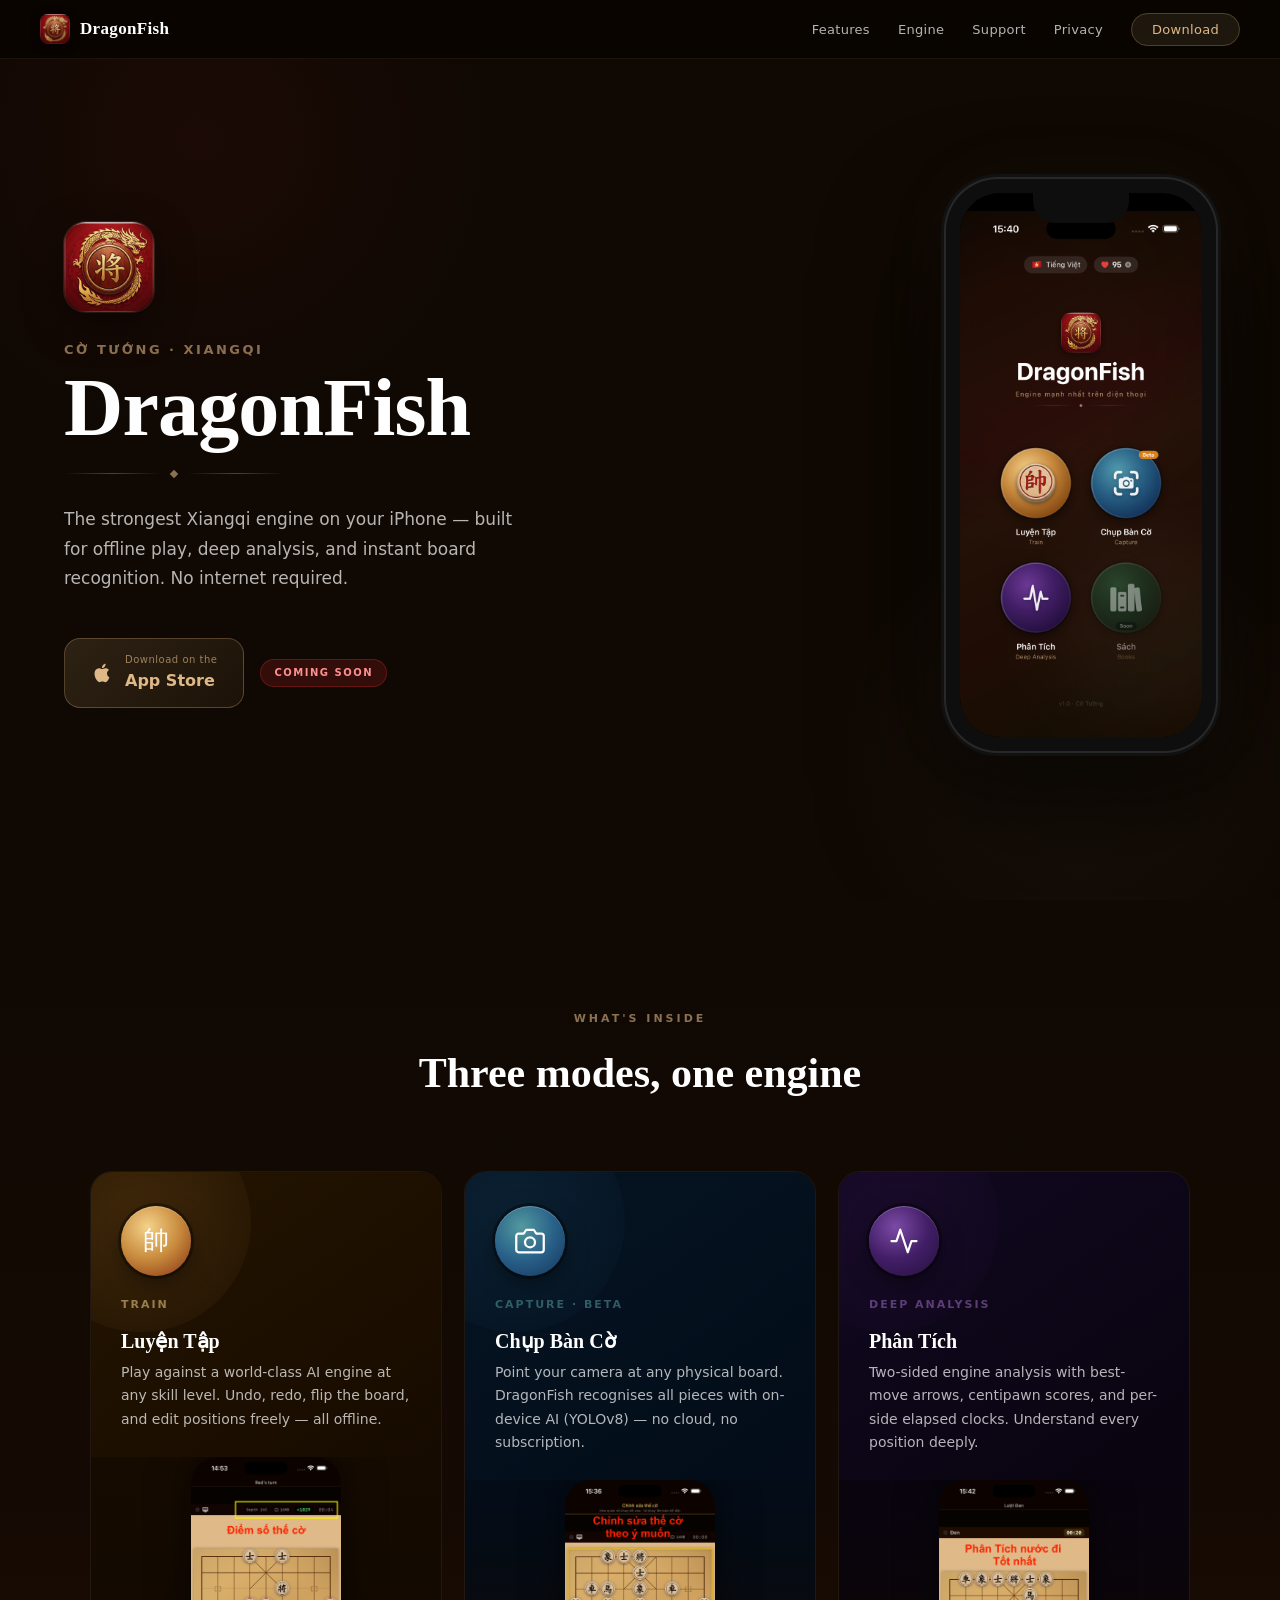
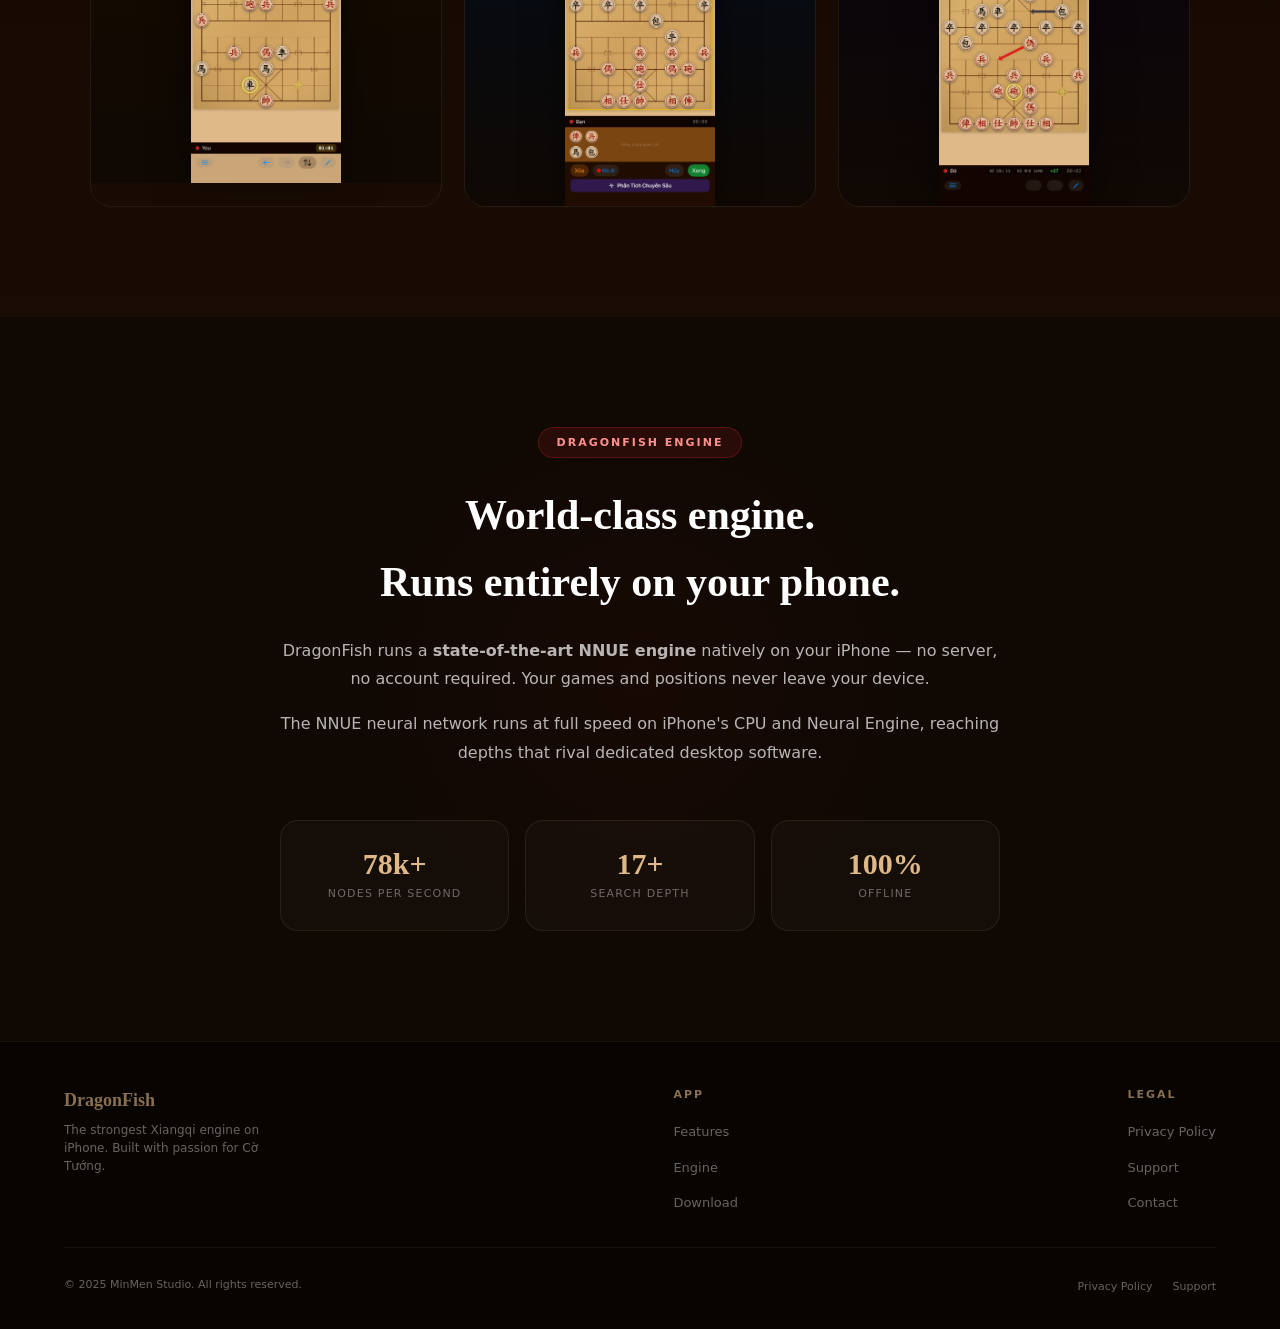
==== index.html @ 388de505 "Initial launch: homepage, privacy, support pages" ====
<!DOCTYPE html>
<html lang="en">
<head>
  <meta charset="UTF-8" />
  <meta name="viewport" content="width=device-width, initial-scale=1.0" />
  <title>DragonFish — Xiangqi Engine for iOS</title>
  <meta name="description" content="DragonFish brings a world-class Xiangqi engine to your iPhone. Train against powerful AI, analyse positions, and capture board photos — all offline." />
  <meta property="og:title" content="DragonFish — Xiangqi Engine for iOS" />
  <meta property="og:description" content="The strongest Xiangqi (Chinese Chess) engine on your phone." />
  <meta property="og:image" content="assets/icon/AppIcon-1024.png" />
  <meta name="theme-color" content="#0f0803" />
  <link rel="icon" type="image/png" href="assets/icon/AppIcon-1024.png" />
  <link rel="stylesheet" href="assets/css/style.css" />
</head>
<body>

<!-- ====== NAVBAR ====== -->
<nav class="nav">
  <a href="index.html" class="nav-brand">
    <img src="assets/icon/AppIcon-1024.png" alt="DragonFish icon" />
    <span class="nav-brand-name">DragonFish</span>
  </a>
  <ul class="nav-links">
    <li class="nav-hide-sm"><a href="#features">Features</a></li>
    <li class="nav-hide-sm"><a href="#engine">Engine</a></li>
    <li><a href="support.html">Support</a></li>
    <li><a href="privacy.html">Privacy</a></li>
    <li><a href="#download" class="nav-cta">Download</a></li>
  </ul>
</nav>

<!-- ====== HERO ====== -->
<section class="hero" id="home">
  <div class="hero-glow-red"></div>
  <div class="hero-glow-gold"></div>

  <div class="hero-inner">
    <!-- Content -->
    <div class="hero-content">
      <img src="assets/icon/AppIcon-1024.png" alt="DragonFish" class="hero-icon" />

      <p class="hero-tagline">Cờ Tướng · Xiangqi</p>
      <h1 class="hero-title">DragonFish</h1>

      <!-- Decorative divider matching app style -->
      <div class="divider">
        <div class="divider-line"></div>
        <div class="divider-diamond"></div>
        <div class="divider-line"></div>
      </div>

      <p class="hero-desc">
        The strongest Xiangqi engine on your iPhone —
        built for offline play, deep analysis, and instant board recognition.
        No internet required.
      </p>

      <div class="cta-wrap" id="download">
        <a href="#" class="btn-appstore" aria-label="Download on the App Store — coming soon">
          <!-- Apple logo SVG -->
          <svg viewBox="0 0 24 24" xmlns="http://www.w3.org/2000/svg" aria-hidden="true">
            <path d="M18.71 19.5c-.83 1.24-1.71 2.45-3.05 2.47-1.34.03-1.77-.79-3.29-.79-1.53 0-2 .77-3.27.82-1.31.05-2.3-1.32-3.14-2.53C4.25 17 2.94 12.45 4.7 9.39c.87-1.52 2.43-2.48 4.12-2.51 1.28-.02 2.5.87 3.29.87.78 0 2.26-1.07 3.8-.91.65.03 2.47.26 3.64 1.98-.09.06-2.17 1.28-2.15 3.81.03 3.02 2.65 4.03 2.68 4.04-.03.07-.42 1.44-1.38 2.83M13 3.5c.73-.83 1.94-1.46 2.94-1.5.13 1.17-.34 2.35-1.04 3.19-.69.85-1.83 1.51-2.95 1.42-.15-1.15.41-2.35 1.05-3.11z"/>
          </svg>
          <span class="btn-store-text">
            <small>Download on the</small>
            <strong>App Store</strong>
          </span>
        </a>
        <span class="badge-soon">Coming Soon</span>
      </div>
    </div>

    <!-- Phone mockup -->
    <div class="hero-mockup">
      <div class="phone-wrap">
        <div class="phone-frame">
          <div class="phone-screen">
            <img src="assets/screenshots/homepage.png" alt="DragonFish home screen" loading="eager" />
          </div>
        </div>
      </div>
    </div>
  </div>
</section>

<!-- ====== FEATURES ====== -->
<section class="features" id="features">
  <div class="section-header">
    <p class="section-eyebrow">What's inside</p>
    <h2 class="section-title">Three modes, one engine</h2>
  </div>

  <div class="features-grid">

    <!-- Train -->
    <article class="feature-card card-train">
      <div class="feature-card-body">
        <div class="feature-circle" aria-hidden="true">帥</div>
        <div class="feature-sub">Train</div>
        <h3>Luyện Tập</h3>
        <p>
          Play against a world-class AI engine at any skill level.
          Undo, redo, flip the board, and edit positions freely — all offline.
        </p>
      </div>
      <div class="feature-screenshot-wrap">
        <img src="assets/screenshots/training.png"
             alt="Training mode screenshot"
             class="feature-screenshot"
             loading="lazy" />
      </div>
    </article>

    <!-- Capture -->
    <article class="feature-card card-capture">
      <div class="feature-card-body">
        <div class="feature-circle" aria-hidden="true">
          <!-- Camera icon -->
          <svg viewBox="0 0 24 24" fill="none" stroke="white" stroke-width="1.8"
               stroke-linecap="round" stroke-linejoin="round"
               width="30" height="30" aria-hidden="true">
            <path d="M23 19a2 2 0 0 1-2 2H3a2 2 0 0 1-2-2V8a2 2 0 0 1 2-2h4l2-3h6l2 3h4a2 2 0 0 1 2 2z"/>
            <circle cx="12" cy="13" r="4"/>
          </svg>
        </div>
        <div class="feature-sub">Capture · Beta</div>
        <h3>Chụp Bàn Cờ</h3>
        <p>
          Point your camera at any physical board. DragonFish recognises all
          pieces with on-device AI (YOLOv8) — no cloud, no subscription.
        </p>
      </div>
      <div class="feature-screenshot-wrap">
        <img src="assets/screenshots/editmode.png"
             alt="Board edit mode screenshot"
             class="feature-screenshot"
             loading="lazy" />
      </div>
    </article>

    <!-- Analysis -->
    <article class="feature-card card-analysis">
      <div class="feature-card-body">
        <div class="feature-circle" aria-hidden="true">
          <!-- Waveform icon -->
          <svg viewBox="0 0 24 24" fill="none" stroke="white" stroke-width="1.8"
               stroke-linecap="round" stroke-linejoin="round"
               width="30" height="30" aria-hidden="true">
            <polyline points="22 12 18 12 15 21 9 3 6 12 2 12"/>
          </svg>
        </div>
        <div class="feature-sub">Deep Analysis</div>
        <h3>Phân Tích</h3>
        <p>
          Two-sided engine analysis with best-move arrows, centipawn scores,
          and per-side elapsed clocks. Understand every position deeply.
        </p>
      </div>
      <div class="feature-screenshot-wrap">
        <img src="assets/screenshots/analysis.png"
             alt="Analysis mode screenshot"
             class="feature-screenshot"
             loading="lazy" />
      </div>
    </article>

  </div>
</section>

<!-- ====== ENGINE ====== -->
<section class="engine" id="engine">
  <div class="engine-inner">
    <span class="engine-badge">DragonFish Engine</span>

    <h2>World-class engine.<br />Runs entirely on your phone.</h2>

    <p>
      DragonFish runs a <strong>state-of-the-art NNUE engine</strong>
      natively on your iPhone — no server, no account required.
      Your games and positions never leave your device.
    </p>
    <p>
      The NNUE neural network runs at full speed on iPhone's CPU and Neural Engine,
      reaching depths that rival dedicated desktop software.
    </p>

    <div class="stats-row">
      <div class="stat-box">
        <div class="stat-value">78k+</div>
        <div class="stat-label">Nodes per second</div>
      </div>
      <div class="stat-box">
        <div class="stat-value">17+</div>
        <div class="stat-label">Search depth</div>
      </div>
      <div class="stat-box">
        <div class="stat-value">100%</div>
        <div class="stat-label">Offline</div>
      </div>
    </div>
  </div>
</section>

<!-- ====== FOOTER ====== -->
<footer>
  <div class="footer-inner">
    <div class="footer-top">
      <div class="footer-brand-col">
        <div class="footer-logo">DragonFish</div>
        <p>The strongest Xiangqi engine on iPhone. Built with passion for Cờ Tướng.</p>
      </div>

      <nav class="footer-nav" aria-label="Footer navigation">
        <h4>App</h4>
        <ul>
          <li><a href="#features">Features</a></li>
          <li><a href="#engine">Engine</a></li>
          <li><a href="#download">Download</a></li>
        </ul>
      </nav>

      <nav class="footer-nav" aria-label="Legal navigation">
        <h4>Legal</h4>
        <ul>
          <li><a href="privacy.html">Privacy Policy</a></li>
          <li><a href="support.html">Support</a></li>
          <li><a href="support.html#contact">Contact</a></li>
        </ul>
      </nav>
    </div>

    <div class="footer-bottom">
      <span class="footer-copy">&copy; 2025 MinMen Studio. All rights reserved.</span>
      <ul class="footer-legal">
        <li><a href="privacy.html">Privacy Policy</a></li>
        <li><a href="support.html">Support</a></li>
      </ul>
    </div>
  </div>
</footer>

</body>
</html>
---- assets/css/style.css ----
/* ============================================================
   DragonFish — Shared Stylesheet
   dragonfishvn.github.io
   ============================================================ */

/* ----- Reset & Box Model ----- */
*, *::before, *::after { box-sizing: border-box; margin: 0; padding: 0; }
img, video { max-width: 100%; display: block; }
a { color: inherit; }

/* ----- Design Tokens ----- */
:root {
  --bg0:  #080401;
  --bg1:  #0f0803;
  --bg2:  #1a0c04;
  --bg3:  #241208;

  --gold:        #deb887;
  --gold-bright: #f5d28a;
  --gold-dim:    rgba(222,184,135,0.60);
  --gold-faint:  rgba(222,184,135,0.10);
  --red:         #9a1f1f;
  --red-glow:    rgba(154,31,31,0.15);

  --white:    #ffffff;
  --text-mid: rgba(255,255,255,0.70);
  --text-dim: rgba(255,255,255,0.38);

  --radius-card: 22px;
  --shadow-xl: 0 32px 80px rgba(0,0,0,0.70);
}

/* ----- Base ----- */
html { scroll-behavior: smooth; }

body {
  background: var(--bg1);
  color: var(--white);
  font-family: -apple-system, BlinkMacSystemFont, 'Segoe UI', system-ui, sans-serif;
  line-height: 1.6;
  overflow-x: hidden;
}

/* ----- Fonts ----- */
@import url('https://fonts.googleapis.com/css2?family=Cinzel:wght@400;700;900&display=swap');

.serif { font-family: 'Cinzel', 'Palatino Linotype', Georgia, serif; }

/* ============================================================
   NAVBAR
   ============================================================ */
.nav {
  position: fixed; top: 0; left: 0; right: 0; z-index: 200;
  display: flex; align-items: center; justify-content: space-between;
  padding: 14px 40px;
  background: rgba(8,4,1,0.80);
  backdrop-filter: blur(24px);
  -webkit-backdrop-filter: blur(24px);
  border-bottom: 1px solid rgba(222,184,135,0.08);
}

.nav-brand {
  display: flex; align-items: center; gap: 10px;
  text-decoration: none;
}

.nav-brand img {
  width: 30px; height: 30px;
  border-radius: 8px;
  box-shadow: 0 2px 8px rgba(0,0,0,0.5);
}

.nav-brand-name {
  font-family: 'Cinzel', Georgia, serif;
  font-size: 17px; font-weight: 700;
  color: var(--white);
  letter-spacing: 0.02em;
}

.nav-links {
  display: flex; align-items: center; gap: 28px;
  list-style: none;
}

.nav-links a {
  text-decoration: none;
  font-size: 13px; font-weight: 500;
  color: var(--text-mid);
  transition: color 0.2s;
  letter-spacing: 0.3px;
}

.nav-links a:hover { color: var(--gold); }

.nav-cta {
  padding: 8px 20px;
  background: var(--gold-faint);
  border: 1px solid rgba(222,184,135,0.25);
  border-radius: 20px;
  font-size: 13px; font-weight: 600;
  color: var(--gold) !important;
  transition: background 0.2s, border-color 0.2s !important;
}

.nav-cta:hover {
  background: rgba(222,184,135,0.18) !important;
  border-color: rgba(222,184,135,0.45) !important;
}

/* ============================================================
   HERO
   ============================================================ */
.hero {
  min-height: 100vh;
  display: flex; align-items: center;
  padding: 110px 5% 80px;
  position: relative; overflow: hidden;
}

/* Ambient glows — matches app background */
.hero-glow-red {
  position: absolute; top: -180px; left: -120px;
  width: 640px; height: 640px;
  background: radial-gradient(circle, rgba(154,31,31,0.09) 0%, transparent 68%);
  pointer-events: none;
}

.hero-glow-gold {
  position: absolute; bottom: -120px; right: -60px;
  width: 520px; height: 520px;
  background: radial-gradient(circle, rgba(222,184,135,0.06) 0%, transparent 68%);
  pointer-events: none;
}

.hero-inner {
  max-width: 1160px; margin: 0 auto; width: 100%;
  display: flex; align-items: center; gap: 80px;
}

/* ----- Hero Content ----- */
.hero-content { flex: 1; min-width: 0; }

.hero-icon {
  width: 90px; height: 90px;
  border-radius: 22px;
  box-shadow:
    0 12px 36px rgba(0,0,0,0.55),
    0 0 0 1px rgba(222,184,135,0.18);
  margin-bottom: 28px;
}

.hero-title {
  font-family: 'Cinzel', Georgia, serif;
  font-size: clamp(50px, 7.5vw, 82px);
  font-weight: 900;
  line-height: 1;
  color: var(--white);
  margin-bottom: 10px;
  letter-spacing: -0.01em;
}

.hero-tagline {
  font-size: 13px; font-weight: 600;
  letter-spacing: 2.5px; text-transform: uppercase;
  color: var(--gold-dim);
  margin-bottom: 6px;
}

/* Ornate divider — mirrors app's diamond + lines */
.divider {
  display: flex; align-items: center; gap: 10px;
  max-width: 220px;
  margin: 22px 0 28px;
}

.divider-line {
  flex: 1; height: 1px;
  background: linear-gradient(to right, transparent, var(--red), transparent);
}

.divider-diamond {
  width: 6px; height: 6px;
  background: var(--gold-dim);
  transform: rotate(45deg);
  flex-shrink: 0;
}

.hero-desc {
  font-size: 17px;
  color: var(--text-mid);
  max-width: 460px;
  margin-bottom: 44px;
  line-height: 1.75;
}

/* App Store CTA */
.cta-wrap { display: flex; align-items: center; gap: 16px; flex-wrap: wrap; }

.btn-appstore {
  display: inline-flex; align-items: center; gap: 12px;
  padding: 13px 26px;
  background: linear-gradient(135deg,
    rgba(245,210,138,0.13),
    rgba(199,138,61,0.08));
  border: 1px solid rgba(222,184,135,0.28);
  border-radius: 16px;
  text-decoration: none;
  color: var(--gold);
  font-size: 14px; font-weight: 600;
  transition: all 0.3s;
  cursor: default;
}

.btn-appstore:hover {
  background: linear-gradient(135deg,
    rgba(245,210,138,0.20),
    rgba(199,138,61,0.14));
  border-color: rgba(222,184,135,0.48);
  transform: translateY(-2px);
  box-shadow: 0 8px 28px rgba(222,184,135,0.08);
}

.btn-appstore svg { width: 22px; height: 22px; fill: var(--gold); flex-shrink: 0; }

.btn-store-text small {
  display: block; font-size: 10px;
  font-weight: 400; letter-spacing: 0.5px;
  opacity: 0.65;
}

.btn-store-text strong { display: block; font-size: 16px; font-weight: 700; }

.badge-soon {
  display: inline-flex; align-items: center;
  padding: 5px 13px; border-radius: 20px;
  background: rgba(154,31,31,0.25);
  border: 1px solid rgba(154,31,31,0.50);
  font-size: 10px; font-weight: 700;
  letter-spacing: 1.5px; text-transform: uppercase;
  color: #ff9090;
}

/* ----- Phone Mockup ----- */
.hero-mockup {
  flex: 0 0 auto;
  display: flex; justify-content: center;
}

.phone-wrap {
  position: relative;
  animation: float 5s ease-in-out infinite;
}

@keyframes float {
  0%, 100% { transform: translateY(0px); }
  50%       { transform: translateY(-14px); }
}

.phone-frame {
  width: 270px;
  background: #0e0e0e;
  border-radius: 52px;
  padding: 14px;
  position: relative;
  box-shadow:
    0 0 0 2px #282828,
    0 0 0 5px #111,
    0 60px 120px rgba(0,0,0,0.75),
    0 0 80px rgba(222,184,135,0.05);
}

/* Dynamic Island */
.phone-frame::before {
  content: '';
  position: absolute;
  top: 14px; left: 50%; transform: translateX(-50%);
  width: 96px; height: 30px;
  background: #0e0e0e;
  border-radius: 0 0 22px 22px;
  z-index: 2;
}

.phone-screen {
  border-radius: 40px;
  overflow: hidden;
  background: #000;
  /* push content below dynamic island */
  padding-top: 18px;
}

.phone-screen img {
  width: 100%;
  display: block;
}

/* ============================================================
   FEATURES
   ============================================================ */
.features {
  padding: 110px 5%;
  background: linear-gradient(180deg, var(--bg1) 0%, var(--bg2) 100%);
}

.section-header {
  text-align: center;
  margin-bottom: 64px;
}

.section-eyebrow {
  font-size: 11px; font-weight: 600;
  letter-spacing: 3px; text-transform: uppercase;
  color: var(--gold-dim);
  margin-bottom: 12px;
}

.section-title {
  font-family: 'Cinzel', Georgia, serif;
  font-size: clamp(26px, 3.5vw, 42px);
  font-weight: 700; color: var(--white);
}

.features-grid {
  max-width: 1100px; margin: 0 auto;
  display: grid;
  grid-template-columns: repeat(auto-fit, minmax(300px, 1fr));
  gap: 22px;
}

/* ----- Feature Card ----- */
.feature-card {
  border-radius: var(--radius-card);
  overflow: hidden;
  border: 1px solid rgba(255,255,255,0.06);
  transition: transform 0.35s cubic-bezier(0.22,1,0.36,1), box-shadow 0.35s;
}

.feature-card:hover {
  transform: translateY(-8px);
  box-shadow: 0 28px 70px rgba(0,0,0,0.55);
}

.feature-card-body {
  padding: 34px 30px 26px;
  position: relative; overflow: hidden;
}

/* Ambient glow in card top-left */
.feature-card-body::before {
  content: '';
  position: absolute; top: -60px; left: -60px;
  width: 220px; height: 220px;
  border-radius: 50%;
  opacity: 0.18;
  pointer-events: none;
}

.feature-circle {
  width: 70px; height: 70px;
  border-radius: 50%;
  display: flex; align-items: center; justify-content: center;
  font-size: 26px;
  margin-bottom: 20px;
  box-shadow:
    0 8px 24px rgba(0,0,0,0.45),
    inset 0 1px 0 rgba(255,255,255,0.22),
    0 0 0 3px rgba(0,0,0,0.35);
  position: relative; z-index: 1;
}

.feature-card-body h3 {
  font-family: 'Cinzel', Georgia, serif;
  font-size: 20px; font-weight: 700;
  color: var(--white); margin-bottom: 4px;
}

.feature-card-body .feature-sub {
  font-size: 11px; font-weight: 600;
  letter-spacing: 2px; text-transform: uppercase;
  margin-bottom: 12px;
  opacity: 0.55;
}

.feature-card-body p {
  font-size: 14px; color: var(--text-mid); line-height: 1.65;
}

.feature-screenshot-wrap {
  display: flex; justify-content: center;
  padding: 0 32px;
}

.feature-screenshot {
  width: 150px;
  border-radius: 26px 26px 0 0;
  box-shadow: 0 -8px 40px rgba(0,0,0,0.55);
}

/* -- Train (Gold) -- */
.card-train .feature-card-body {
  background: linear-gradient(145deg, #251500, #160b00);
}
.card-train .feature-card-body::before {
  background: radial-gradient(circle, #c78a3d, transparent);
}
.card-train .feature-circle {
  background: radial-gradient(circle at 38% 30%, #f5d28a, #c78a3d 50%, #852e0f);
}
.card-train .feature-sub { color: #f5d28a; }
.card-train .feature-screenshot-wrap {
  background: linear-gradient(180deg, #160b00, var(--bg1));
}

/* -- Capture (Teal) -- */
.card-capture .feature-card-body {
  background: linear-gradient(145deg, #051422, #030c18);
}
.card-capture .feature-card-body::before {
  background: radial-gradient(circle, #296189, transparent);
}
.card-capture .feature-circle {
  background: radial-gradient(circle at 38% 30%, #52999e, #296189 50%, #14335c);
}
.card-capture .feature-sub { color: #52999e; }
.card-capture .feature-screenshot-wrap {
  background: linear-gradient(180deg, #030c18, var(--bg1));
}

/* -- Analysis (Purple) -- */
.card-analysis .feature-card-body {
  background: linear-gradient(145deg, #110820, #09040f);
}
.card-analysis .feature-card-body::before {
  background: radial-gradient(circle, #421e66, transparent);
}
.card-analysis .feature-circle {
  background: radial-gradient(circle at 38% 30%, #7b4aa6, #421e66 50%, #240f3d);
}
.card-analysis .feature-sub { color: #9b6bc4; }
.card-analysis .feature-screenshot-wrap {
  background: linear-gradient(180deg, #09040f, var(--bg1));
}

/* ============================================================
   ENGINE SECTION
   ============================================================ */
.engine {
  padding: 110px 5%;
  text-align: center;
  position: relative;
  overflow: hidden;
}

.engine::before {
  content: '';
  position: absolute; top: 50%; left: 50%;
  transform: translate(-50%, -50%);
  width: 700px; height: 700px;
  background: radial-gradient(circle, rgba(154,31,31,0.06) 0%, transparent 65%);
  pointer-events: none;
}

.engine-inner { max-width: 720px; margin: 0 auto; position: relative; z-index: 1; }

.engine-badge {
  display: inline-block; margin-bottom: 24px;
  padding: 6px 18px; border-radius: 20px;
  background: rgba(154,31,31,0.18);
  border: 1px solid rgba(154,31,31,0.40);
  font-size: 11px; font-weight: 700;
  letter-spacing: 2px; text-transform: uppercase;
  color: #ff9090;
}

.engine h2 {
  font-family: 'Cinzel', Georgia, serif;
  font-size: clamp(26px, 3.8vw, 42px);
  font-weight: 700; margin-bottom: 20px;
}

.engine p {
  font-size: 16px; color: var(--text-mid);
  line-height: 1.80; margin-bottom: 16px;
}

.stats-row {
  display: grid;
  grid-template-columns: repeat(3, 1fr);
  gap: 16px; margin-top: 52px;
}

.stat-box {
  padding: 28px 16px;
  background: rgba(255,255,255,0.025);
  border: 1px solid rgba(222,184,135,0.10);
  border-radius: 18px;
  transition: border-color 0.3s;
}

.stat-box:hover { border-color: rgba(222,184,135,0.24); }

.stat-value {
  font-family: 'Cinzel', Georgia, serif;
  font-size: 30px; font-weight: 900;
  color: var(--gold);
  margin-bottom: 6px;
  line-height: 1;
}

.stat-label {
  font-size: 11px; color: var(--text-dim);
  letter-spacing: 1.2px; text-transform: uppercase;
}

/* ============================================================
   FOOTER
   ============================================================ */
footer {
  padding: 44px 5% 32px;
  border-top: 1px solid rgba(222,184,135,0.07);
  background: var(--bg0);
}

.footer-inner {
  max-width: 1160px; margin: 0 auto;
}

.footer-top {
  display: flex; align-items: flex-start;
  justify-content: space-between;
  gap: 32px; flex-wrap: wrap;
  margin-bottom: 32px;
}

.footer-brand-col .footer-logo {
  font-family: 'Cinzel', Georgia, serif;
  font-size: 18px; font-weight: 700;
  color: var(--gold-dim);
  margin-bottom: 6px;
}

.footer-brand-col p {
  font-size: 12px; color: var(--text-dim);
  max-width: 220px; line-height: 1.5;
}

.footer-nav h4 {
  font-size: 11px; font-weight: 600;
  letter-spacing: 2px; text-transform: uppercase;
  color: var(--gold-dim); margin-bottom: 14px;
}

.footer-nav ul { list-style: none; display: flex; flex-direction: column; gap: 10px; }

.footer-nav a {
  text-decoration: none; font-size: 13px;
  color: var(--text-dim); transition: color 0.2s;
}

.footer-nav a:hover { color: var(--gold); }

.footer-bottom {
  border-top: 1px solid rgba(255,255,255,0.05);
  padding-top: 24px;
  display: flex; align-items: center; justify-content: space-between;
  flex-wrap: wrap; gap: 12px;
}

.footer-copy {
  font-size: 11px; color: var(--text-dim);
}

.footer-legal {
  display: flex; gap: 20px; list-style: none;
}

.footer-legal a {
  text-decoration: none; font-size: 11px;
  color: var(--text-dim); transition: color 0.2s;
}

.footer-legal a:hover { color: var(--gold); }

/* ============================================================
   INNER PAGES (privacy / support)
   ============================================================ */
.page-hero {
  padding: 130px 5% 60px;
  text-align: center;
  background: linear-gradient(180deg, var(--bg0) 0%, var(--bg1) 100%);
  border-bottom: 1px solid rgba(222,184,135,0.07);
}

.page-hero h1 {
  font-family: 'Cinzel', Georgia, serif;
  font-size: clamp(28px, 4vw, 48px);
  font-weight: 700; margin-bottom: 12px;
}

.page-hero p {
  font-size: 14px; color: var(--text-dim);
  letter-spacing: 0.3px;
}

.page-content {
  max-width: 760px; margin: 0 auto;
  padding: 64px 5% 100px;
}

.page-content h2 {
  font-family: 'Cinzel', Georgia, serif;
  font-size: 18px; font-weight: 700;
  color: var(--gold);
  margin: 40px 0 14px;
  padding-bottom: 8px;
  border-bottom: 1px solid rgba(222,184,135,0.12);
}

.page-content h2:first-child { margin-top: 0; }

.page-content p, .page-content li {
  font-size: 15px; color: var(--text-mid);
  line-height: 1.80; margin-bottom: 14px;
}

.page-content ul, .page-content ol {
  padding-left: 22px; margin-bottom: 14px;
}

.page-content li { margin-bottom: 8px; }

.page-content a { color: var(--gold); text-decoration: underline; }
.page-content a:hover { color: var(--gold-bright); }

.page-content strong { color: var(--white); font-weight: 600; }

/* Support FAQ */
.faq-item {
  border: 1px solid rgba(222,184,135,0.10);
  border-radius: 14px; padding: 22px 24px;
  margin-bottom: 14px;
  background: rgba(255,255,255,0.02);
}

.faq-q {
  font-size: 15px; font-weight: 600;
  color: var(--white); margin-bottom: 8px;
}

.faq-a {
  font-size: 14px; color: var(--text-mid);
  line-height: 1.70; margin: 0 !important;
}

.contact-box {
  margin-top: 48px; padding: 32px;
  border: 1px solid rgba(222,184,135,0.18);
  border-radius: 18px;
  background: rgba(222,184,135,0.04);
  text-align: center;
}

.contact-box h2 { margin-top: 0; border: none; }

.contact-box p { font-size: 15px; color: var(--text-mid); }

.btn-contact {
  display: inline-block; margin-top: 18px;
  padding: 12px 28px; border-radius: 12px;
  background: var(--gold-faint);
  border: 1px solid rgba(222,184,135,0.28);
  text-decoration: none;
  color: var(--gold); font-weight: 600; font-size: 14px;
  transition: background 0.2s, border-color 0.2s;
}

.btn-contact:hover {
  background: rgba(222,184,135,0.15) !important;
  border-color: rgba(222,184,135,0.45);
  text-decoration: none !important;
}

/* ============================================================
   RESPONSIVE
   ============================================================ */
@media (max-width: 860px) {
  .nav { padding: 14px 24px; }

  .hero-inner {
    flex-direction: column;
    gap: 52px;
    text-align: center;
  }

  .hero-icon { margin-left: auto; margin-right: auto; }

  .divider { margin-left: auto; margin-right: auto; }

  .hero-desc { margin-left: auto; margin-right: auto; }

  .cta-wrap { justify-content: center; }

  .hero-mockup { order: -1; }

  .phone-frame { width: 220px; }

  .stats-row { grid-template-columns: 1fr; max-width: 320px; margin-left: auto; margin-right: auto; }

  .footer-top { flex-direction: column; align-items: center; text-align: center; }
  .footer-brand-col p { margin: 0 auto; }
  .footer-bottom { justify-content: center; }
}

@media (max-width: 480px) {
  .nav-links .nav-hide-sm { display: none; }
  .features-grid { grid-template-columns: 1fr; }
  .page-content { padding: 48px 5% 80px; }
}
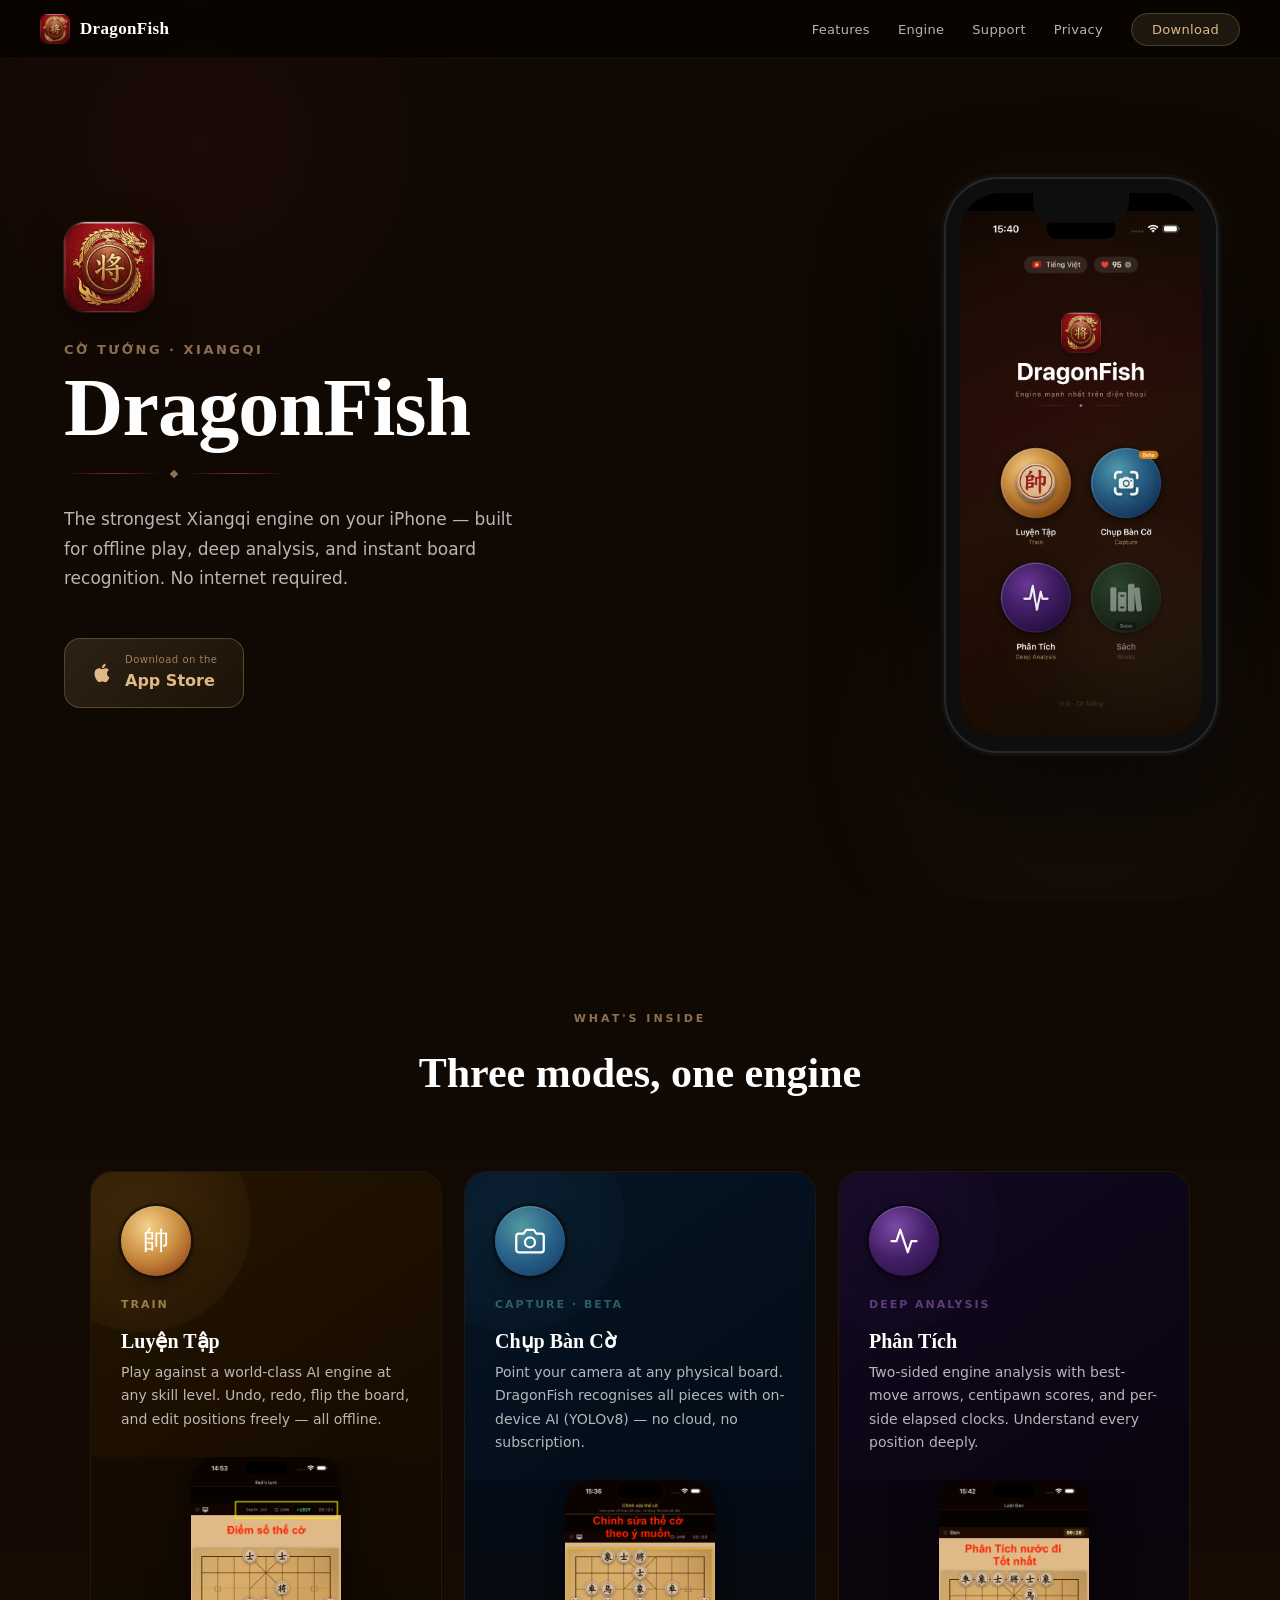
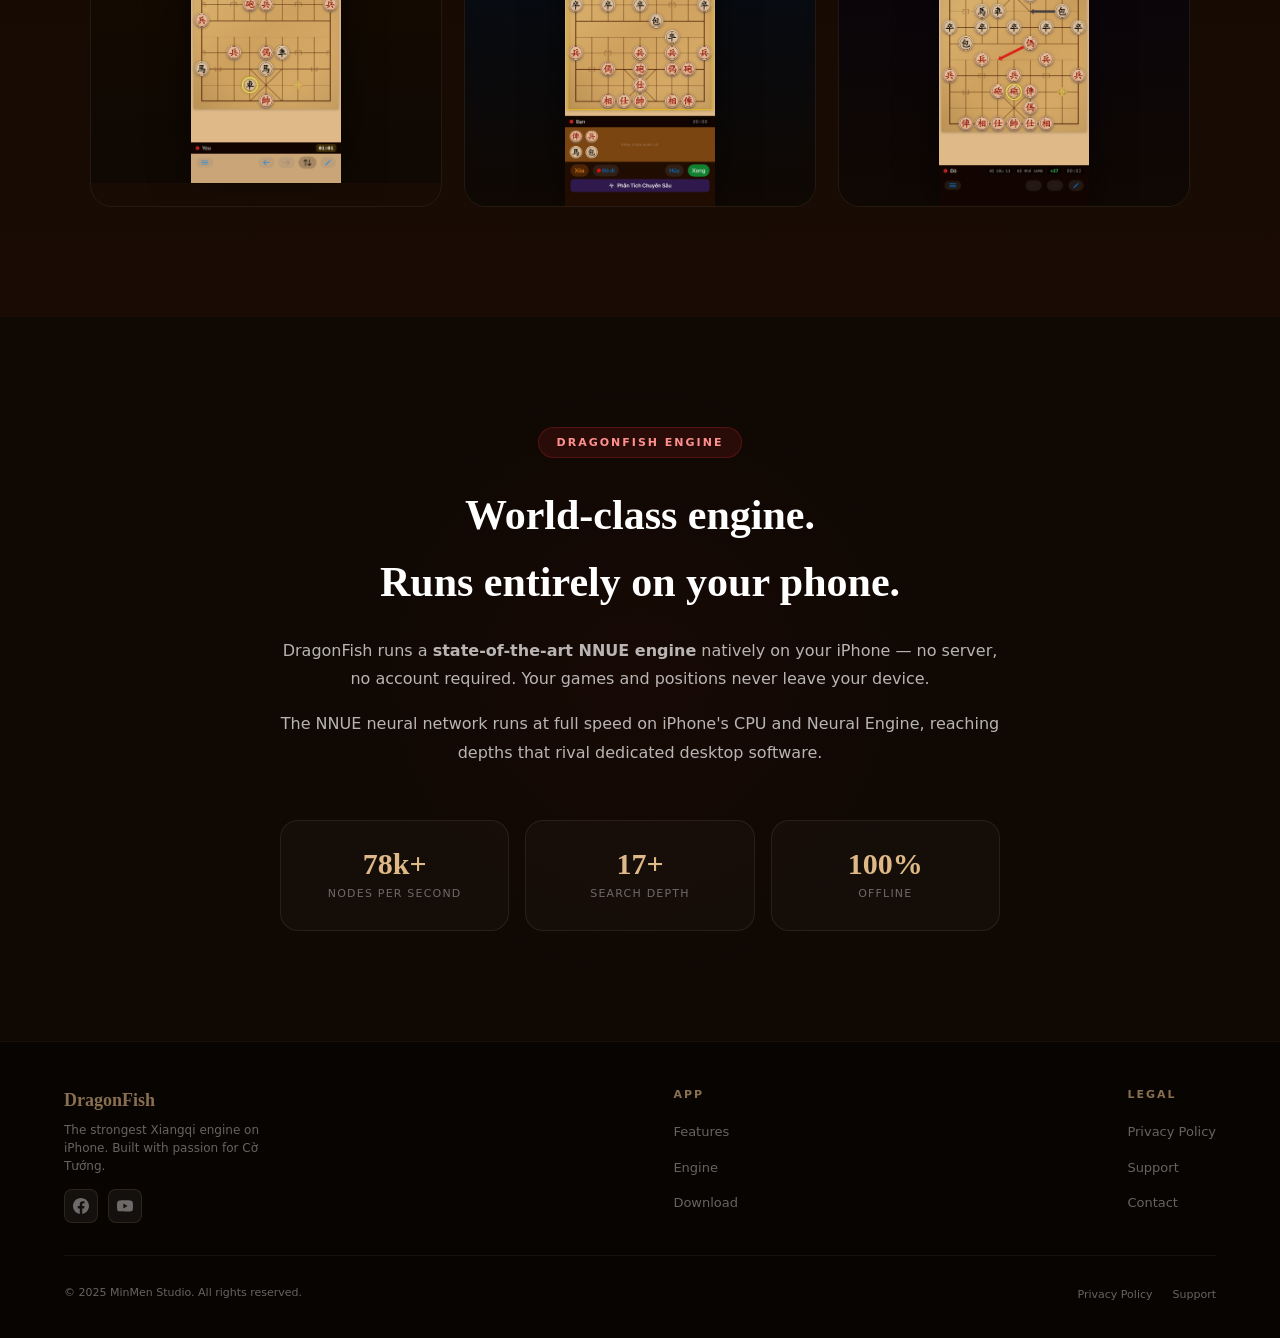
==== commit 01b0a01c: "Launch app: add App Store link, social links, remove Coming Soon badge - Wire App Store button to li" ====
--- a/index.html
+++ b/index.html
@@ -56,7 +56,9 @@
       </p>
 
       <div class="cta-wrap" id="download">
-        <a href="#" class="btn-appstore" aria-label="Download on the App Store — coming soon">
+        <a href="https://apps.apple.com/us/app/dragonfish/id6761652260"
+           class="btn-appstore" target="_blank" rel="noopener noreferrer"
+           aria-label="Download DragonFish on the App Store">
           <!-- Apple logo SVG -->
           <svg viewBox="0 0 24 24" xmlns="http://www.w3.org/2000/svg" aria-hidden="true">
             <path d="M18.71 19.5c-.83 1.24-1.71 2.45-3.05 2.47-1.34.03-1.77-.79-3.29-.79-1.53 0-2 .77-3.27.82-1.31.05-2.3-1.32-3.14-2.53C4.25 17 2.94 12.45 4.7 9.39c.87-1.52 2.43-2.48 4.12-2.51 1.28-.02 2.5.87 3.29.87.78 0 2.26-1.07 3.8-.91.65.03 2.47.26 3.64 1.98-.09.06-2.17 1.28-2.15 3.81.03 3.02 2.65 4.03 2.68 4.04-.03.07-.42 1.44-1.38 2.83M13 3.5c.73-.83 1.94-1.46 2.94-1.5.13 1.17-.34 2.35-1.04 3.19-.69.85-1.83 1.51-2.95 1.42-.15-1.15.41-2.35 1.05-3.11z"/>
@@ -66,7 +68,6 @@
             <strong>App Store</strong>
           </span>
         </a>
-        <span class="badge-soon">Coming Soon</span>
       </div>
     </div>
 
@@ -208,6 +209,24 @@
       <div class="footer-brand-col">
         <div class="footer-logo">DragonFish</div>
         <p>The strongest Xiangqi engine on iPhone. Built with passion for Cờ Tướng.</p>
+        <div class="footer-social">
+          <a href="https://www.facebook.com/profile.php?id=61573274335468"
+             target="_blank" rel="noopener noreferrer"
+             aria-label="DragonFish on Facebook">
+            <!-- Facebook icon -->
+            <svg viewBox="0 0 24 24" aria-hidden="true">
+              <path d="M24 12.073C24 5.405 18.627 0 12 0S0 5.405 0 12.073C0 18.1 4.388 23.094 10.125 24v-8.437H7.078v-3.49h3.047V9.41c0-3.025 1.792-4.697 4.533-4.697 1.312 0 2.686.235 2.686.235v2.97h-1.513c-1.491 0-1.956.93-1.956 1.886v2.269h3.328l-.532 3.49h-2.796V24C19.612 23.094 24 18.1 24 12.073z"/>
+            </svg>
+          </a>
+          <a href="https://www.youtube.com/channel/UCYSX2OcTA9oPUqcTmIuuSPg"
+             target="_blank" rel="noopener noreferrer"
+             aria-label="DragonFish on YouTube">
+            <!-- YouTube icon -->
+            <svg viewBox="0 0 24 24" aria-hidden="true">
+              <path d="M23.498 6.186a3.016 3.016 0 0 0-2.122-2.136C19.505 3.545 12 3.545 12 3.545s-7.505 0-9.377.505A3.017 3.017 0 0 0 .502 6.186C0 8.07 0 12 0 12s0 3.93.502 5.814a3.016 3.016 0 0 0 2.122 2.136c1.871.505 9.376.505 9.376.505s7.505 0 9.377-.505a3.015 3.015 0 0 0 2.122-2.136C24 15.93 24 12 24 12s0-3.93-.502-5.814zM9.545 15.568V8.432L15.818 12l-6.273 3.568z"/>
+            </svg>
+          </a>
+        </div>
       </div>
 
       <nav class="footer-nav" aria-label="Footer navigation">
--- a/assets/css/style.css
+++ b/assets/css/style.css
@@ -208,7 +208,7 @@
   color: var(--gold);
   font-size: 14px; font-weight: 600;
   transition: all 0.3s;
-  cursor: default;
+  cursor: pointer;
 }
 
 .btn-appstore:hover {
@@ -679,6 +679,35 @@
   text-decoration: none !important;
 }
 
+/* ----- Footer Social Icons ----- */
+.footer-social {
+  display: flex; gap: 10px; margin-top: 14px;
+}
+
+.footer-social a {
+  display: flex; align-items: center; justify-content: center;
+  width: 34px; height: 34px;
+  border-radius: 8px;
+  background: rgba(255,255,255,0.05);
+  border: 1px solid rgba(222,184,135,0.12);
+  transition: background 0.2s, border-color 0.2s, transform 0.2s;
+  text-decoration: none;
+}
+
+.footer-social a:hover {
+  background: rgba(222,184,135,0.12);
+  border-color: rgba(222,184,135,0.35);
+  transform: translateY(-2px);
+}
+
+.footer-social svg {
+  width: 16px; height: 16px;
+  fill: var(--text-dim);
+  transition: fill 0.2s;
+}
+
+.footer-social a:hover svg { fill: var(--gold); }
+
 /* ============================================================
    RESPONSIVE
    ============================================================ */
@@ -714,4 +743,11 @@
   .nav-links .nav-hide-sm { display: none; }
   .features-grid { grid-template-columns: 1fr; }
   .page-content { padding: 48px 5% 80px; }
-}
+
+  /* Tighter nav on small phones — prevent overlap */
+  .nav { padding: 10px 16px; }
+  .nav-brand-name { font-size: 14px; }
+  .nav-links { gap: 12px; }
+  .nav-links a { font-size: 12px; }
+  .nav-cta { padding: 6px 14px; font-size: 12px; }
+}
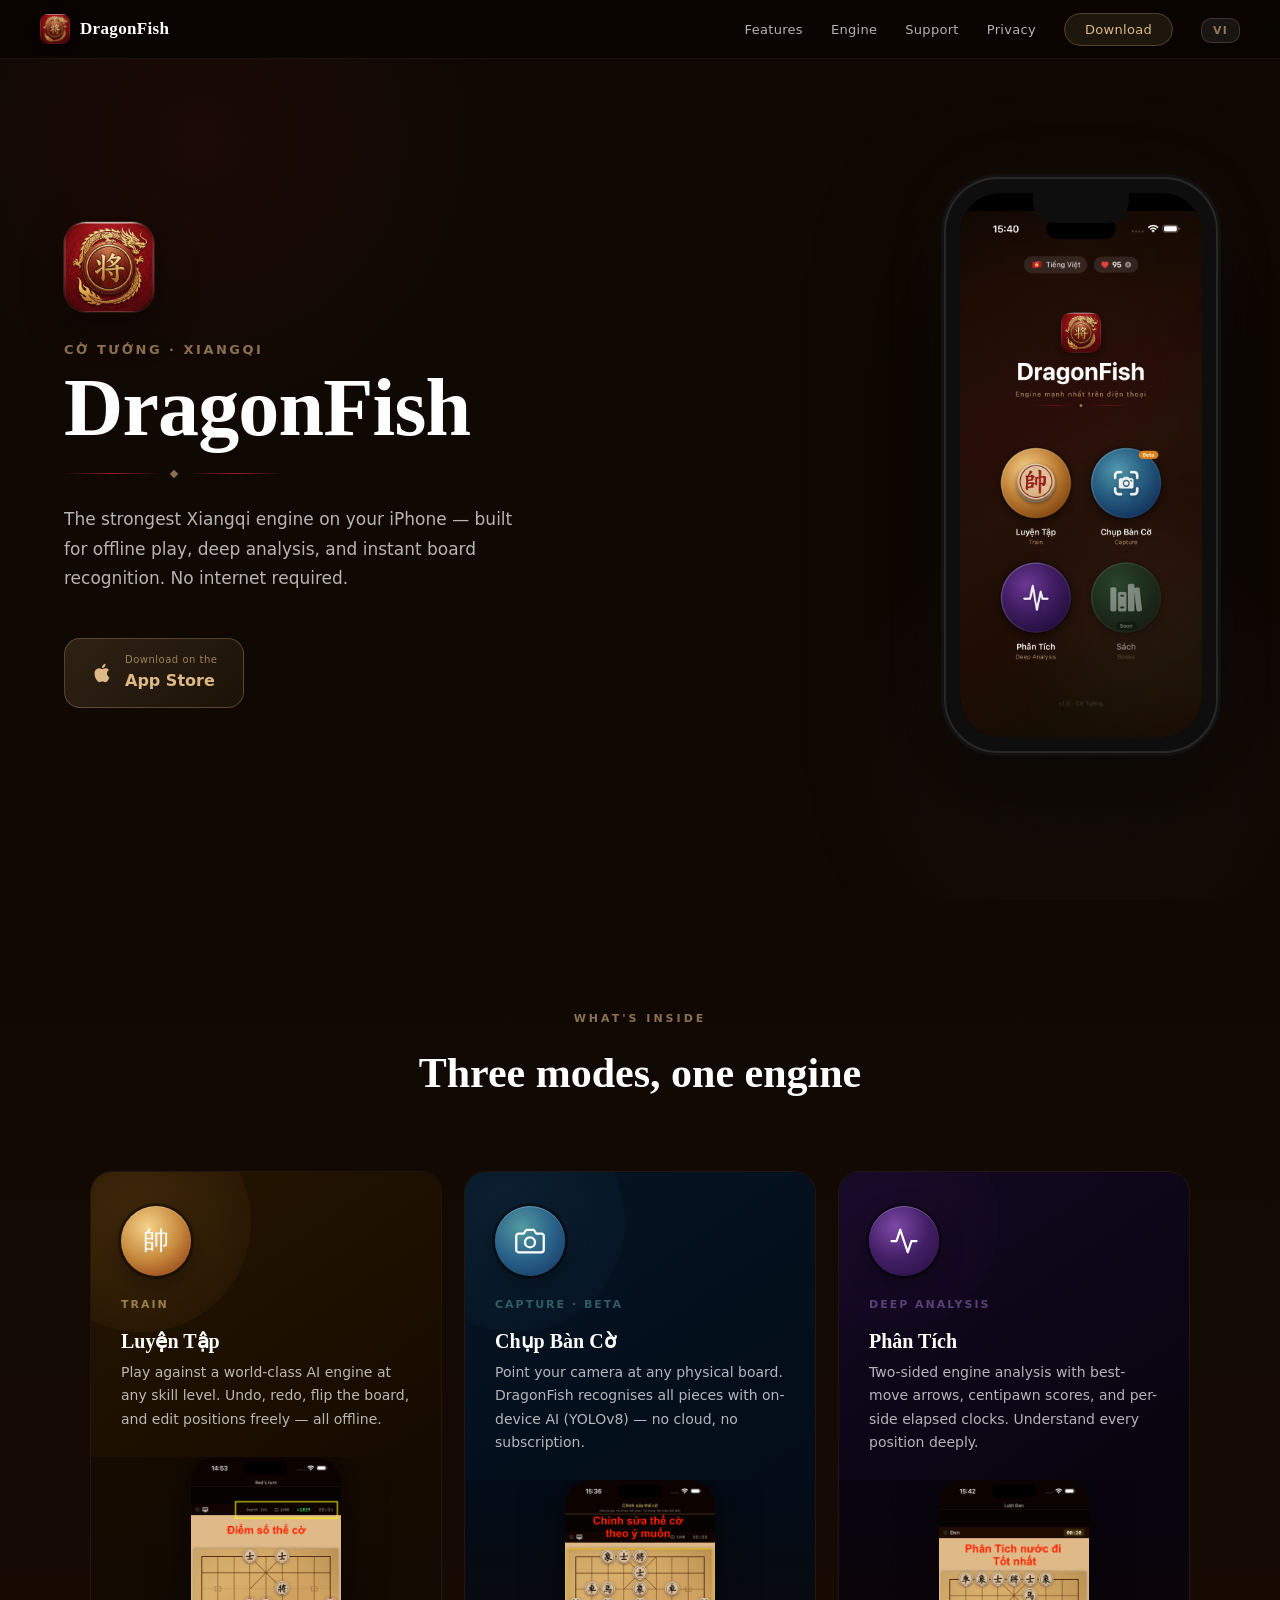
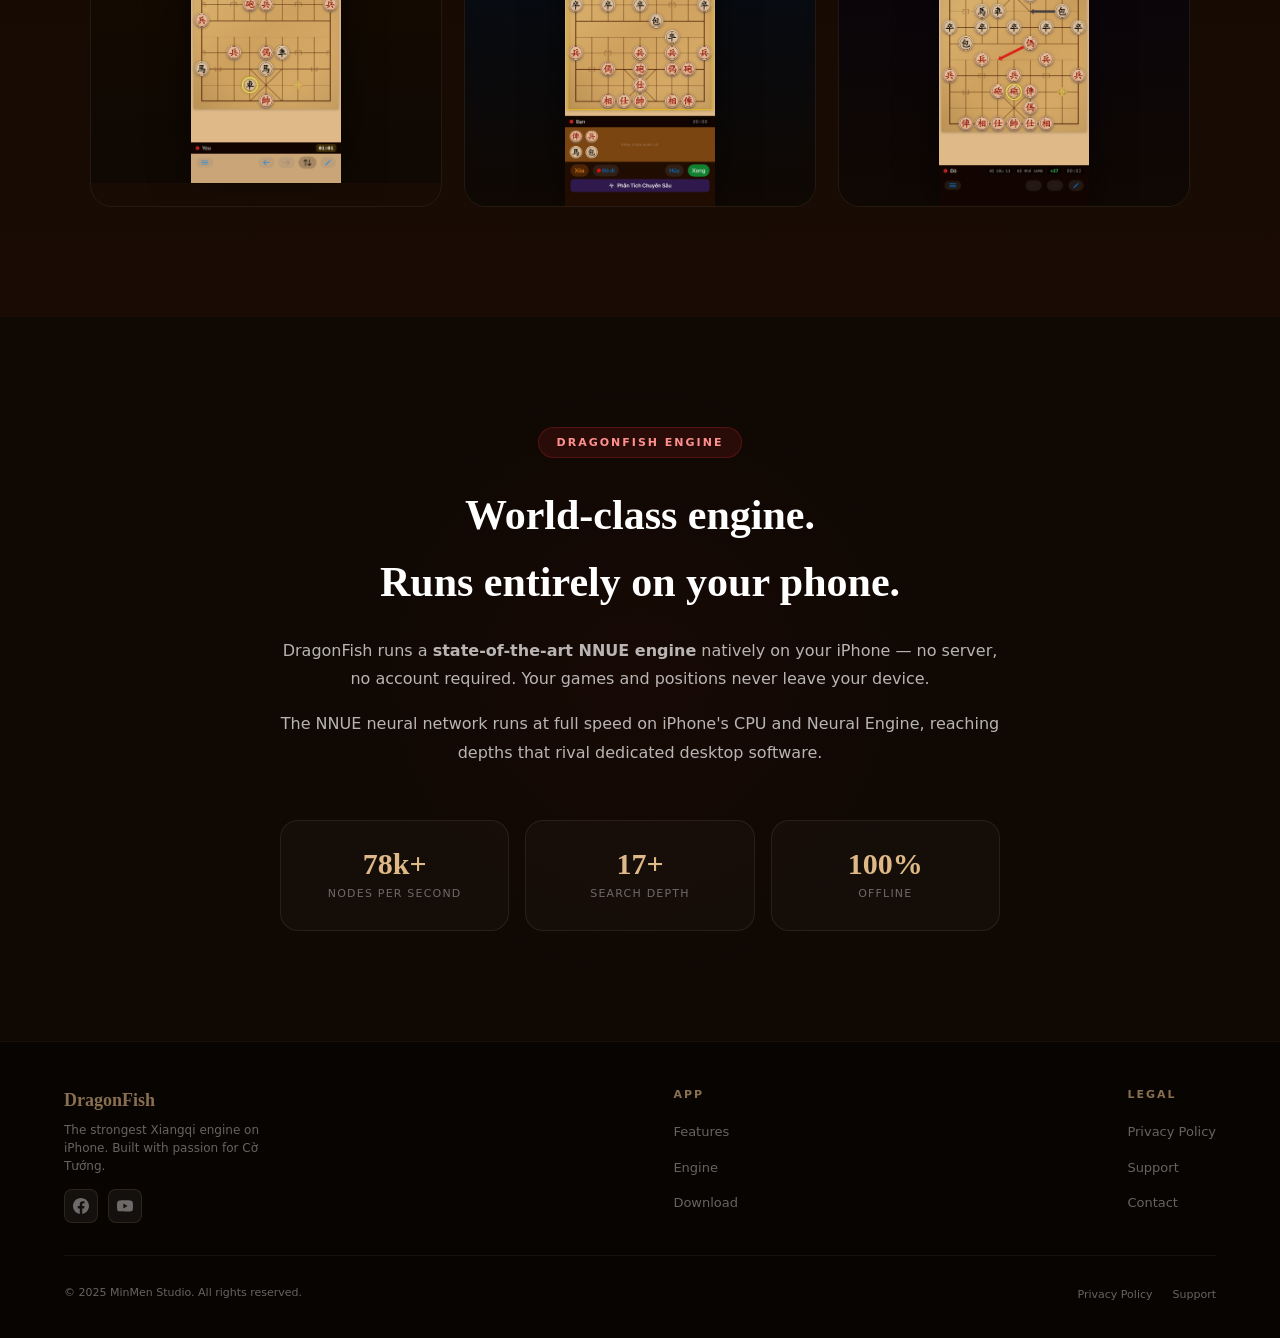
==== commit c924ef3b: "Add Vietnamese i18n: auto-detect language, manual toggle button - Add assets/js/i18n.js with full EN" ====
--- a/index.html
+++ b/index.html
@@ -12,7 +12,7 @@
   <link rel="icon" type="image/png" href="assets/icon/AppIcon-1024.png" />
   <link rel="stylesheet" href="assets/css/style.css" />
 </head>
-<body>
+<body data-page="index">
 
 <!-- ====== NAVBAR ====== -->
 <nav class="nav">
@@ -21,11 +21,12 @@
     <span class="nav-brand-name">DragonFish</span>
   </a>
   <ul class="nav-links">
-    <li class="nav-hide-sm"><a href="#features">Features</a></li>
-    <li class="nav-hide-sm"><a href="#engine">Engine</a></li>
-    <li><a href="support.html">Support</a></li>
-    <li><a href="privacy.html">Privacy</a></li>
-    <li><a href="#download" class="nav-cta">Download</a></li>
+    <li class="nav-hide-sm"><a href="#features" data-i18n="nav.features">Features</a></li>
+    <li class="nav-hide-sm"><a href="#engine" data-i18n="nav.engine">Engine</a></li>
+    <li><a href="support.html" data-i18n="nav.support">Support</a></li>
+    <li><a href="privacy.html" data-i18n="nav.privacy">Privacy</a></li>
+    <li><a href="#download" class="nav-cta" data-i18n="nav.download">Download</a></li>
+    <li><button class="lang-toggle" id="lang-toggle" aria-label="Switch language">VI</button></li>
   </ul>
 </nav>
 
@@ -49,7 +50,7 @@
         <div class="divider-line"></div>
       </div>
 
-      <p class="hero-desc">
+      <p class="hero-desc" data-i18n="hero.desc">
         The strongest Xiangqi engine on your iPhone —
         built for offline play, deep analysis, and instant board recognition.
         No internet required.
@@ -64,8 +65,8 @@
             <path d="M18.71 19.5c-.83 1.24-1.71 2.45-3.05 2.47-1.34.03-1.77-.79-3.29-.79-1.53 0-2 .77-3.27.82-1.31.05-2.3-1.32-3.14-2.53C4.25 17 2.94 12.45 4.7 9.39c.87-1.52 2.43-2.48 4.12-2.51 1.28-.02 2.5.87 3.29.87.78 0 2.26-1.07 3.8-.91.65.03 2.47.26 3.64 1.98-.09.06-2.17 1.28-2.15 3.81.03 3.02 2.65 4.03 2.68 4.04-.03.07-.42 1.44-1.38 2.83M13 3.5c.73-.83 1.94-1.46 2.94-1.5.13 1.17-.34 2.35-1.04 3.19-.69.85-1.83 1.51-2.95 1.42-.15-1.15.41-2.35 1.05-3.11z"/>
           </svg>
           <span class="btn-store-text">
-            <small>Download on the</small>
-            <strong>App Store</strong>
+            <small data-i18n="hero.download_on">Download on the</small>
+            <strong data-i18n="hero.app_store">App Store</strong>
           </span>
         </a>
       </div>
@@ -87,8 +88,8 @@
 <!-- ====== FEATURES ====== -->
 <section class="features" id="features">
   <div class="section-header">
-    <p class="section-eyebrow">What's inside</p>
-    <h2 class="section-title">Three modes, one engine</h2>
+    <p class="section-eyebrow" data-i18n="feat.eyebrow">What's inside</p>
+    <h2 class="section-title" data-i18n="feat.title">Three modes, one engine</h2>
   </div>
 
   <div class="features-grid">
@@ -97,9 +98,9 @@
     <article class="feature-card card-train">
       <div class="feature-card-body">
         <div class="feature-circle" aria-hidden="true">帥</div>
-        <div class="feature-sub">Train</div>
+        <div class="feature-sub" data-i18n="feat.train.sub">Train</div>
         <h3>Luyện Tập</h3>
-        <p>
+        <p data-i18n="feat.train.desc">
           Play against a world-class AI engine at any skill level.
           Undo, redo, flip the board, and edit positions freely — all offline.
         </p>
@@ -124,9 +125,9 @@
             <circle cx="12" cy="13" r="4"/>
           </svg>
         </div>
-        <div class="feature-sub">Capture · Beta</div>
+        <div class="feature-sub" data-i18n="feat.capture.sub">Capture · Beta</div>
         <h3>Chụp Bàn Cờ</h3>
-        <p>
+        <p data-i18n="feat.capture.desc">
           Point your camera at any physical board. DragonFish recognises all
           pieces with on-device AI (YOLOv8) — no cloud, no subscription.
         </p>
@@ -150,9 +151,9 @@
             <polyline points="22 12 18 12 15 21 9 3 6 12 2 12"/>
           </svg>
         </div>
-        <div class="feature-sub">Deep Analysis</div>
+        <div class="feature-sub" data-i18n="feat.analysis.sub">Deep Analysis</div>
         <h3>Phân Tích</h3>
-        <p>
+        <p data-i18n="feat.analysis.desc">
           Two-sided engine analysis with best-move arrows, centipawn scores,
           and per-side elapsed clocks. Understand every position deeply.
         </p>
@@ -171,16 +172,16 @@
 <!-- ====== ENGINE ====== -->
 <section class="engine" id="engine">
   <div class="engine-inner">
-    <span class="engine-badge">DragonFish Engine</span>
-
-    <h2>World-class engine.<br />Runs entirely on your phone.</h2>
-
-    <p>
+    <span class="engine-badge" data-i18n="engine.badge">DragonFish Engine</span>
+
+    <h2 data-i18n-html="engine.title">World-class engine.<br />Runs entirely on your phone.</h2>
+
+    <p data-i18n-html="engine.p1">
       DragonFish runs a <strong>state-of-the-art NNUE engine</strong>
       natively on your iPhone — no server, no account required.
       Your games and positions never leave your device.
     </p>
-    <p>
+    <p data-i18n="engine.p2">
       The NNUE neural network runs at full speed on iPhone's CPU and Neural Engine,
       reaching depths that rival dedicated desktop software.
     </p>
@@ -188,15 +189,15 @@
     <div class="stats-row">
       <div class="stat-box">
         <div class="stat-value">78k+</div>
-        <div class="stat-label">Nodes per second</div>
+        <div class="stat-label" data-i18n="engine.stat1">Nodes per second</div>
       </div>
       <div class="stat-box">
         <div class="stat-value">17+</div>
-        <div class="stat-label">Search depth</div>
+        <div class="stat-label" data-i18n="engine.stat2">Search depth</div>
       </div>
       <div class="stat-box">
         <div class="stat-value">100%</div>
-        <div class="stat-label">Offline</div>
+        <div class="stat-label" data-i18n="engine.stat3">Offline</div>
       </div>
     </div>
   </div>
@@ -208,7 +209,7 @@
     <div class="footer-top">
       <div class="footer-brand-col">
         <div class="footer-logo">DragonFish</div>
-        <p>The strongest Xiangqi engine on iPhone. Built with passion for Cờ Tướng.</p>
+        <p data-i18n="footer.desc">The strongest Xiangqi engine on iPhone. Built with passion for Cờ Tướng.</p>
         <div class="footer-social">
           <a href="https://www.facebook.com/profile.php?id=61573274335468"
              target="_blank" rel="noopener noreferrer"
@@ -230,33 +231,34 @@
       </div>
 
       <nav class="footer-nav" aria-label="Footer navigation">
-        <h4>App</h4>
+        <h4 data-i18n="footer.app">App</h4>
         <ul>
-          <li><a href="#features">Features</a></li>
-          <li><a href="#engine">Engine</a></li>
-          <li><a href="#download">Download</a></li>
+          <li><a href="#features" data-i18n="footer.features">Features</a></li>
+          <li><a href="#engine" data-i18n="footer.engine">Engine</a></li>
+          <li><a href="#download" data-i18n="footer.download">Download</a></li>
         </ul>
       </nav>
 
       <nav class="footer-nav" aria-label="Legal navigation">
-        <h4>Legal</h4>
+        <h4 data-i18n="footer.legal">Legal</h4>
         <ul>
-          <li><a href="privacy.html">Privacy Policy</a></li>
-          <li><a href="support.html">Support</a></li>
-          <li><a href="support.html#contact">Contact</a></li>
+          <li><a href="privacy.html" data-i18n="footer.privacy">Privacy Policy</a></li>
+          <li><a href="support.html" data-i18n="footer.support">Support</a></li>
+          <li><a href="support.html#contact" data-i18n="footer.contact">Contact</a></li>
         </ul>
       </nav>
     </div>
 
     <div class="footer-bottom">
-      <span class="footer-copy">&copy; 2025 MinMen Studio. All rights reserved.</span>
+      <span class="footer-copy" data-i18n="footer.copy">&copy; 2025 MinMen Studio. All rights reserved.</span>
       <ul class="footer-legal">
-        <li><a href="privacy.html">Privacy Policy</a></li>
-        <li><a href="support.html">Support</a></li>
+        <li><a href="privacy.html" data-i18n="footer.privacy">Privacy Policy</a></li>
+        <li><a href="support.html" data-i18n="footer.support">Support</a></li>
       </ul>
     </div>
   </div>
 </footer>
 
+<script src="assets/js/i18n.js"></script>
 </body>
 </html>
--- a/assets/css/style.css
+++ b/assets/css/style.css
@@ -751,3 +751,27 @@
   .nav-links a { font-size: 12px; }
   .nav-cta { padding: 6px 14px; font-size: 12px; }
 }
+
+/* ============================================================
+   LANGUAGE TOGGLE
+   ============================================================ */
+.lang-toggle {
+  background: rgba(255,255,255,0.07);
+  border: 1px solid rgba(222,184,135,0.20);
+  border-radius: 10px;
+  color: var(--gold-dim);
+  cursor: pointer;
+  font-family: inherit;
+  font-size: 11px;
+  font-weight: 700;
+  letter-spacing: 1.2px;
+  padding: 5px 11px;
+  transition: background 0.2s, border-color 0.2s, color 0.2s;
+  white-space: nowrap;
+}
+
+.lang-toggle:hover {
+  background: rgba(222,184,135,0.13);
+  border-color: rgba(222,184,135,0.40);
+  color: var(--gold);
+}
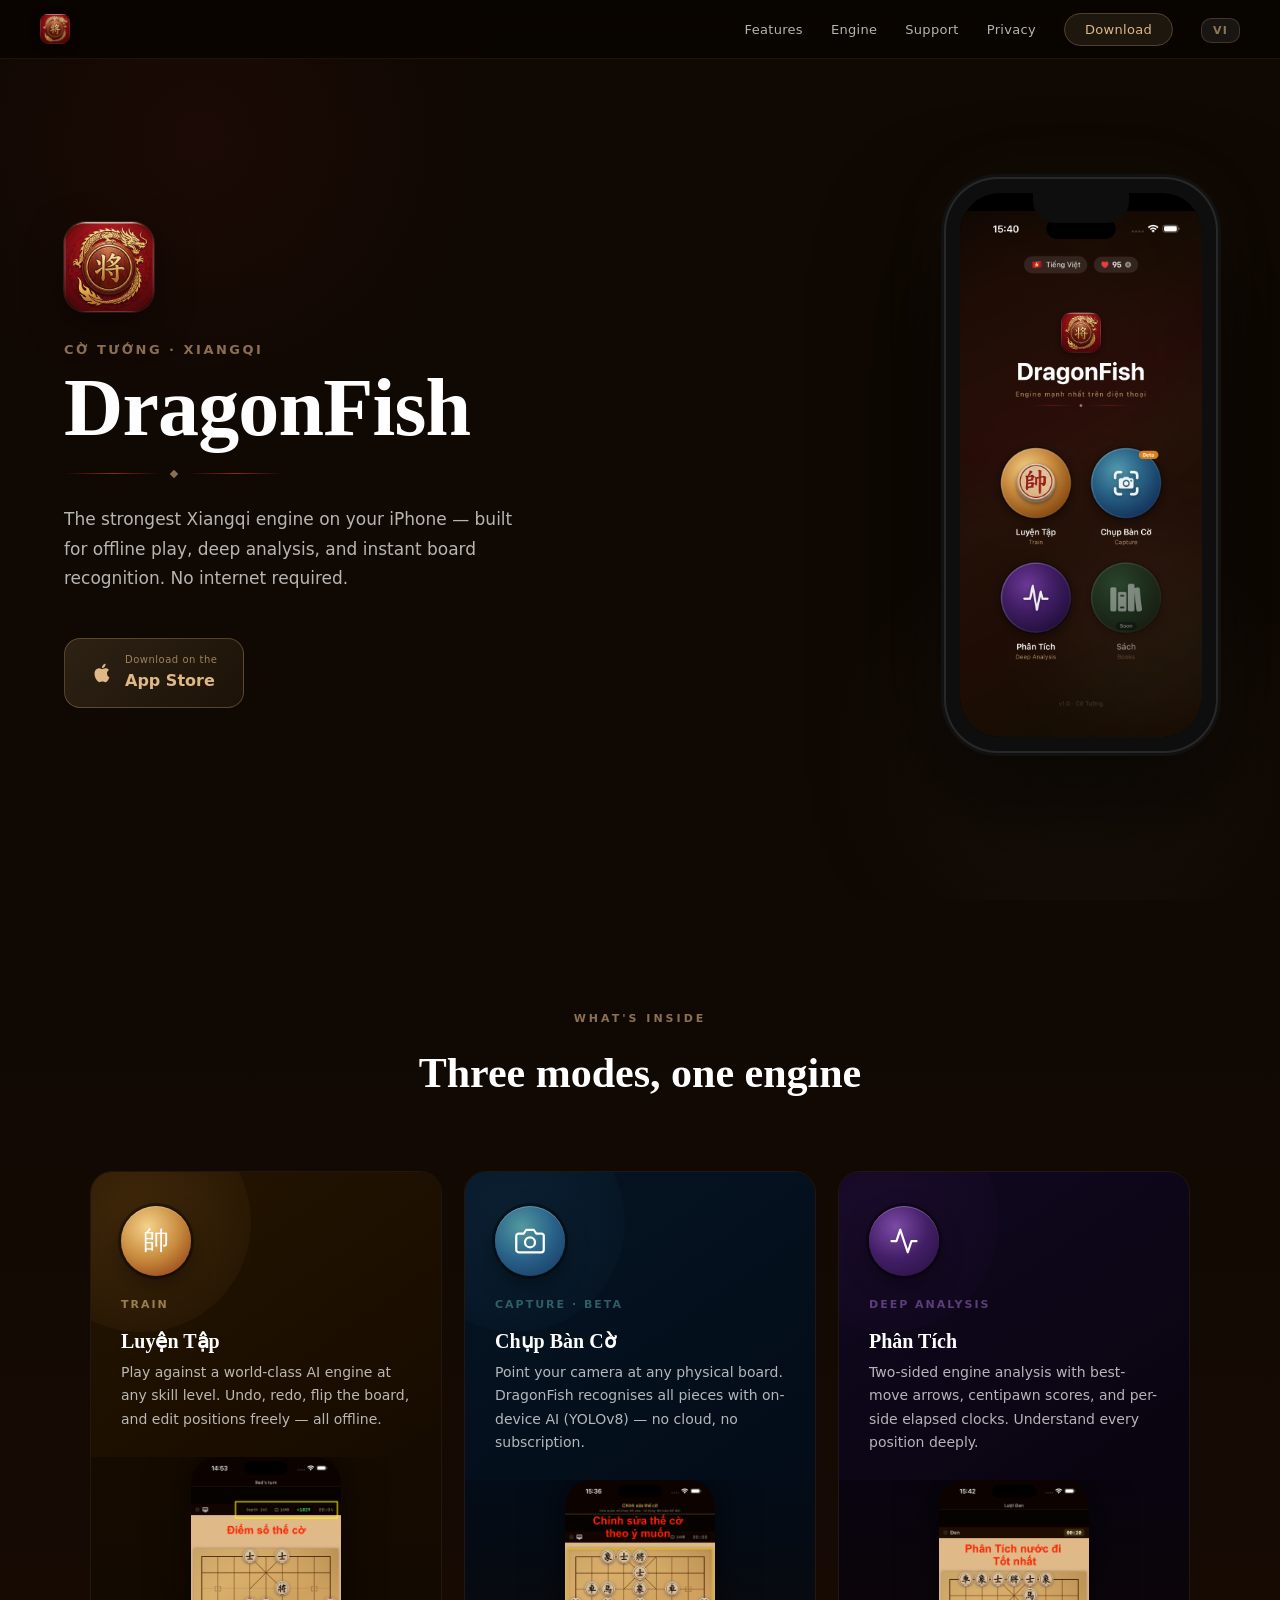
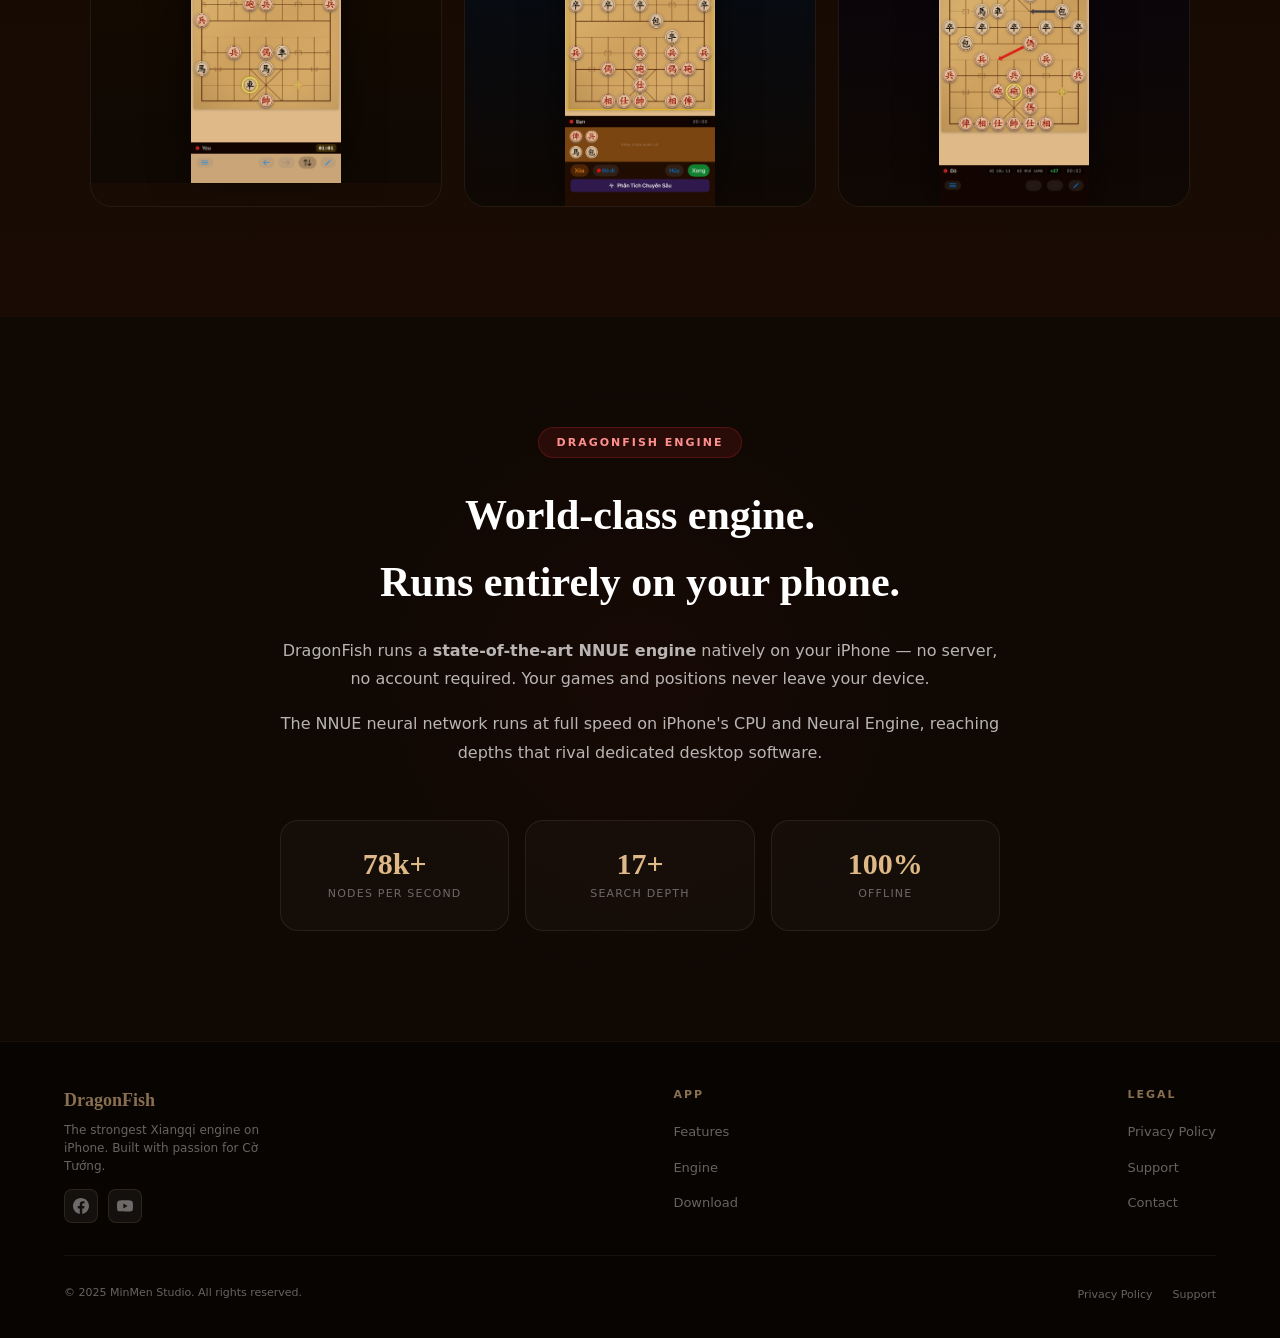
==== commit 40cc3b52: "Remove DragonFish text from navbar, keep logo only" ====
--- a/index.html
+++ b/index.html
@@ -18,7 +18,6 @@
 <nav class="nav">
   <a href="index.html" class="nav-brand">
     <img src="assets/icon/AppIcon-1024.png" alt="DragonFish icon" />
-    <span class="nav-brand-name">DragonFish</span>
   </a>
   <ul class="nav-links">
     <li class="nav-hide-sm"><a href="#features" data-i18n="nav.features">Features</a></li>
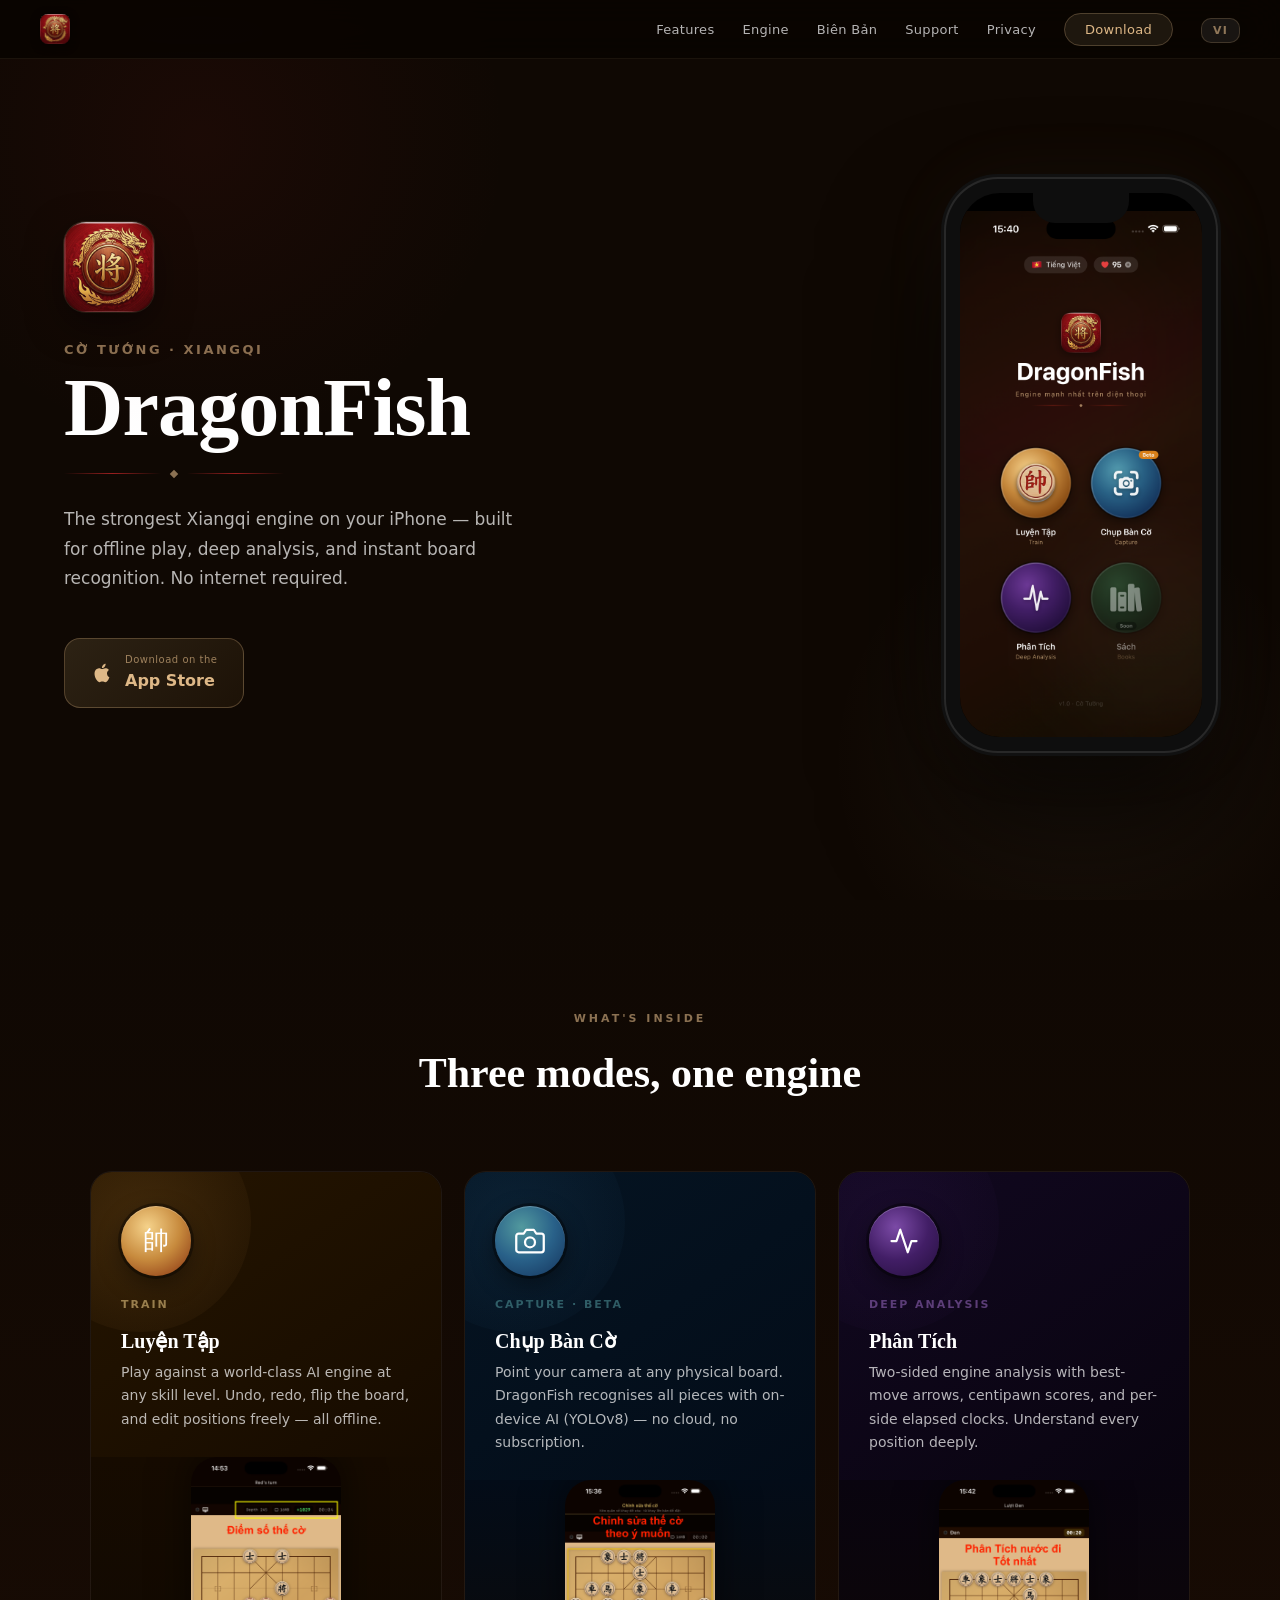
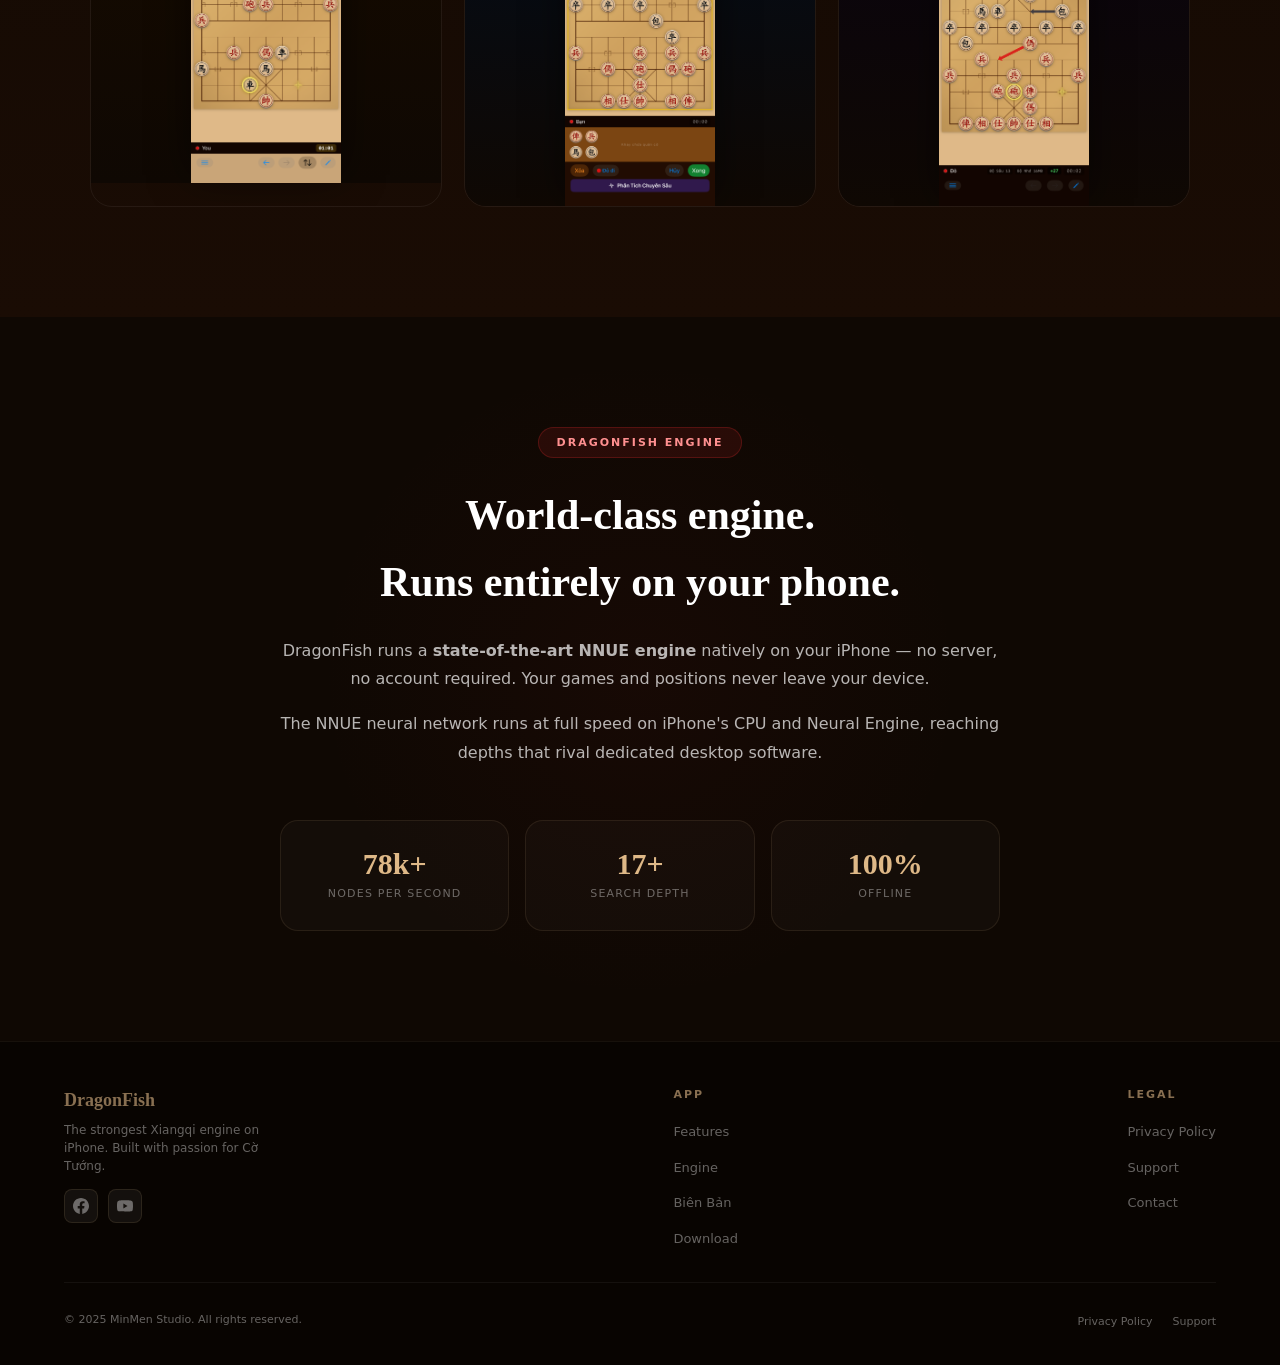
==== commit 72b77d8e: "Add score sheet" ====
--- a/index.html
+++ b/index.html
@@ -22,6 +22,7 @@
   <ul class="nav-links">
     <li class="nav-hide-sm"><a href="#features" data-i18n="nav.features">Features</a></li>
     <li class="nav-hide-sm"><a href="#engine" data-i18n="nav.engine">Engine</a></li>
+    <li><a href="scoresheet.html">Biên Bản</a></li>
     <li><a href="support.html" data-i18n="nav.support">Support</a></li>
     <li><a href="privacy.html" data-i18n="nav.privacy">Privacy</a></li>
     <li><a href="#download" class="nav-cta" data-i18n="nav.download">Download</a></li>
@@ -234,6 +235,7 @@
         <ul>
           <li><a href="#features" data-i18n="footer.features">Features</a></li>
           <li><a href="#engine" data-i18n="footer.engine">Engine</a></li>
+          <li><a href="scoresheet.html">Biên Bản</a></li>
           <li><a href="#download" data-i18n="footer.download">Download</a></li>
         </ul>
       </nav>
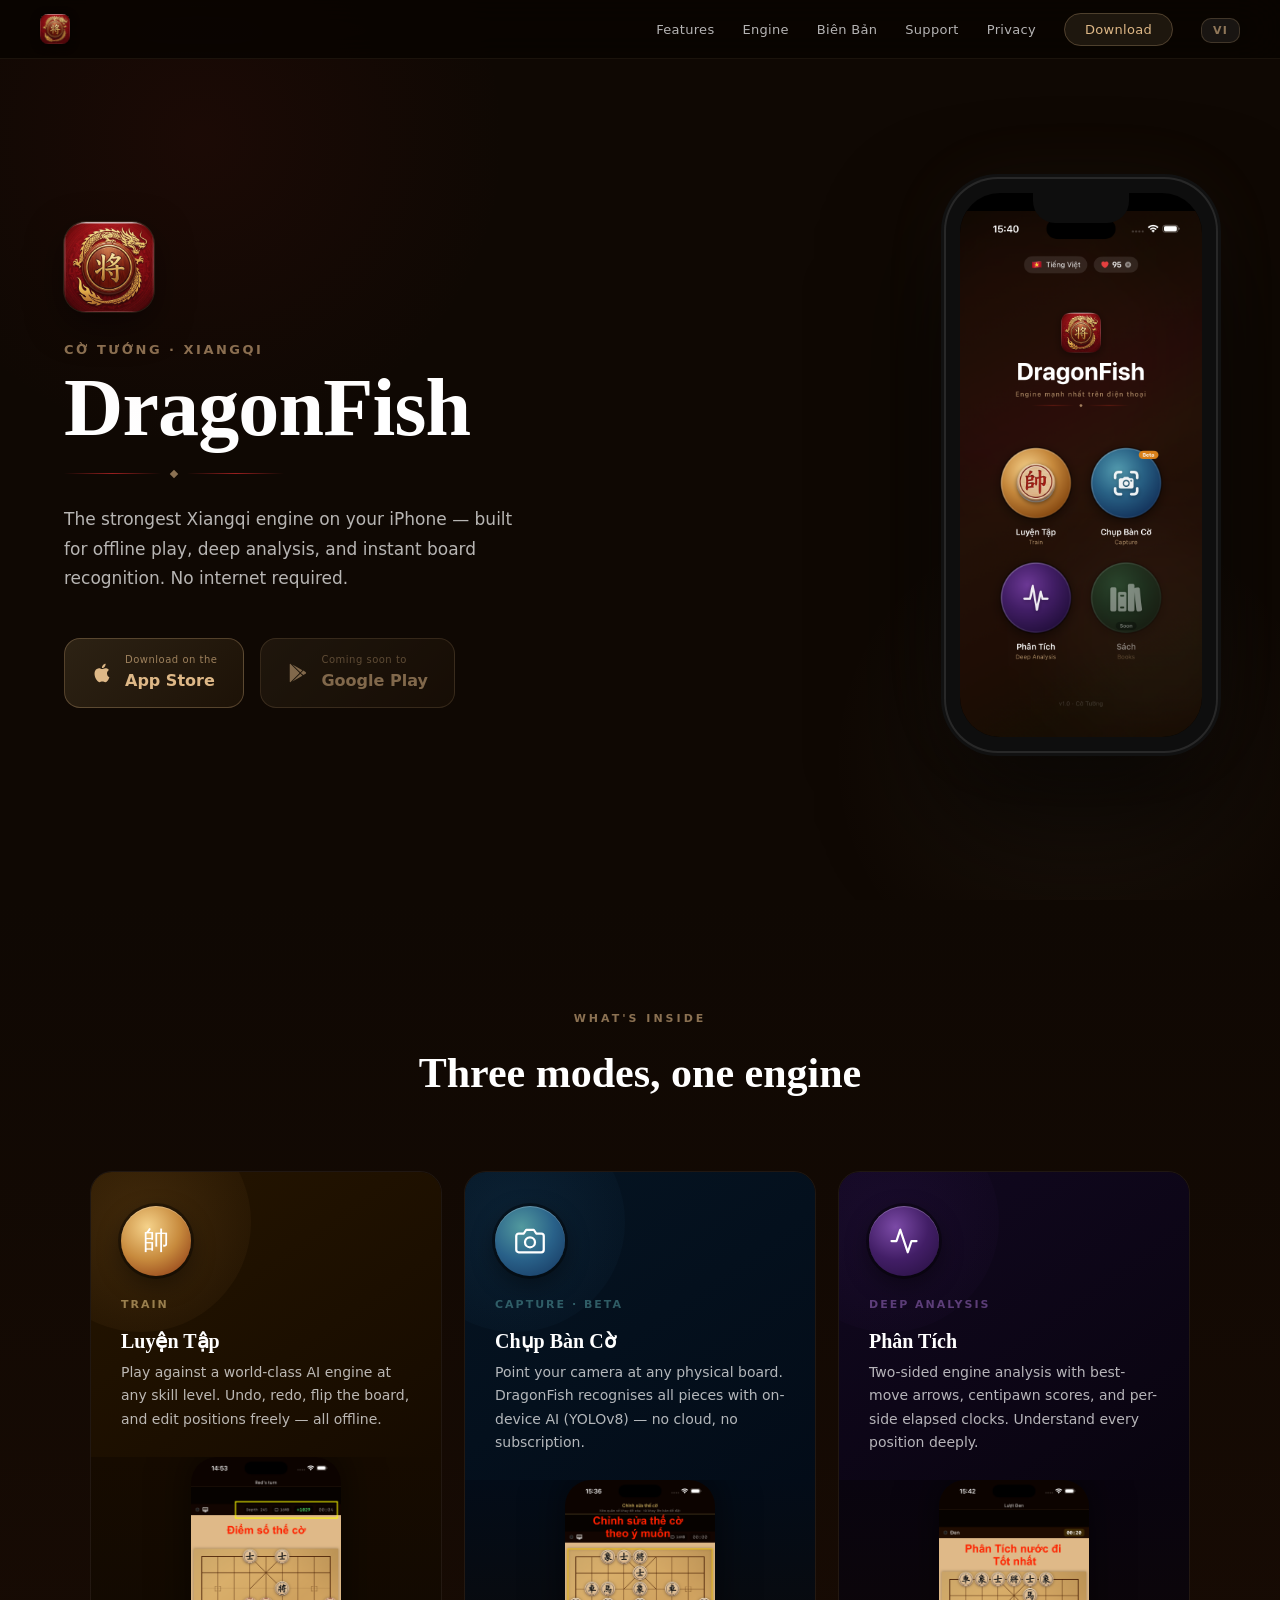
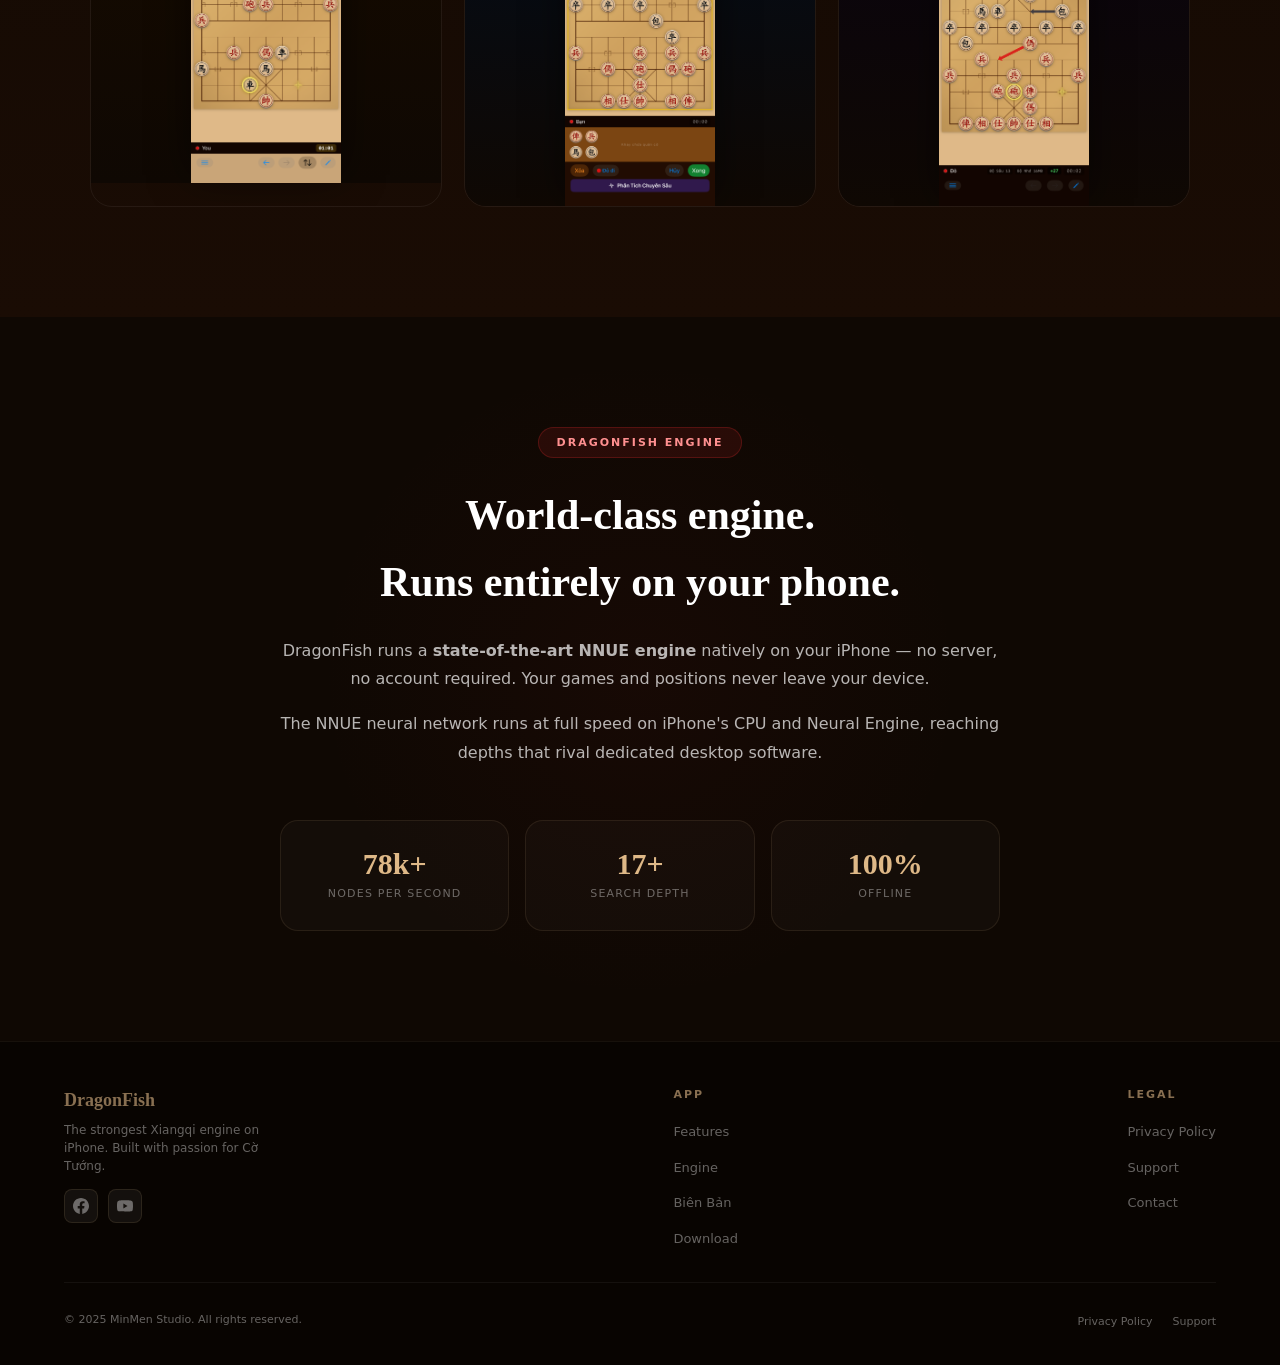
==== commit 5b09ce9e: "Prep for Android launch: privacy policy + Google Play coming-soon badge Privacy policy (privacy.html" ====
--- a/index.html
+++ b/index.html
@@ -69,6 +69,22 @@
             <strong data-i18n="hero.app_store">App Store</strong>
           </span>
         </a>
+
+        <!-- Google Play "coming soon" placeholder. Rendered as a span (not an
+             anchor) so it's visibly non-clickable until the Android app ships
+             on Play Store. Swap to <a href="..."> once Production track is live. -->
+        <span class="btn-appstore btn-appstore-soon"
+              aria-label="DragonFish for Android is coming soon to Google Play"
+              aria-disabled="true">
+          <!-- Google Play logo SVG -->
+          <svg viewBox="0 0 24 24" xmlns="http://www.w3.org/2000/svg" aria-hidden="true">
+            <path d="M3.609 1.814L13.792 12 3.61 22.186a.996.996 0 0 1-.61-.92V2.734a1 1 0 0 1 .609-.92zm10.89 10.893l2.302 2.302-10.937 6.333 8.635-8.635zm3.31-3.319l2.443 1.412c.766.442.766 1.55 0 1.992l-2.443 1.412L15.092 12l2.717-2.612zM5.864 2.658L16.802 8.99l-2.302 2.302L5.864 2.658z"/>
+          </svg>
+          <span class="btn-store-text">
+            <small data-i18n="hero.coming_soon">Coming soon to</small>
+            <strong data-i18n="hero.play_store">Google Play</strong>
+          </span>
+        </span>
       </div>
     </div>
 
--- a/assets/css/style.css
+++ b/assets/css/style.css
@@ -222,6 +222,23 @@
 
 .btn-appstore svg { width: 22px; height: 22px; fill: var(--gold); flex-shrink: 0; }
 
+/* "Coming soon" Play Store placeholder — same shape as App Store button but
+   visibly non-interactive and dimmed. Swap the modifier class for a real
+   .btn-appstore (or remove this rule) once the Android app ships. */
+.btn-appstore-soon {
+  opacity: 0.55;
+  cursor: default;
+}
+.btn-appstore-soon:hover {
+  /* Override the .btn-appstore:hover lift — non-interactive should stay still. */
+  background: linear-gradient(135deg,
+    rgba(245,210,138,0.13),
+    rgba(199,138,61,0.08));
+  border-color: rgba(222,184,135,0.28);
+  transform: none;
+  box-shadow: none;
+}
+
 .btn-store-text small {
   display: block; font-size: 10px;
   font-weight: 400; letter-spacing: 0.5px;
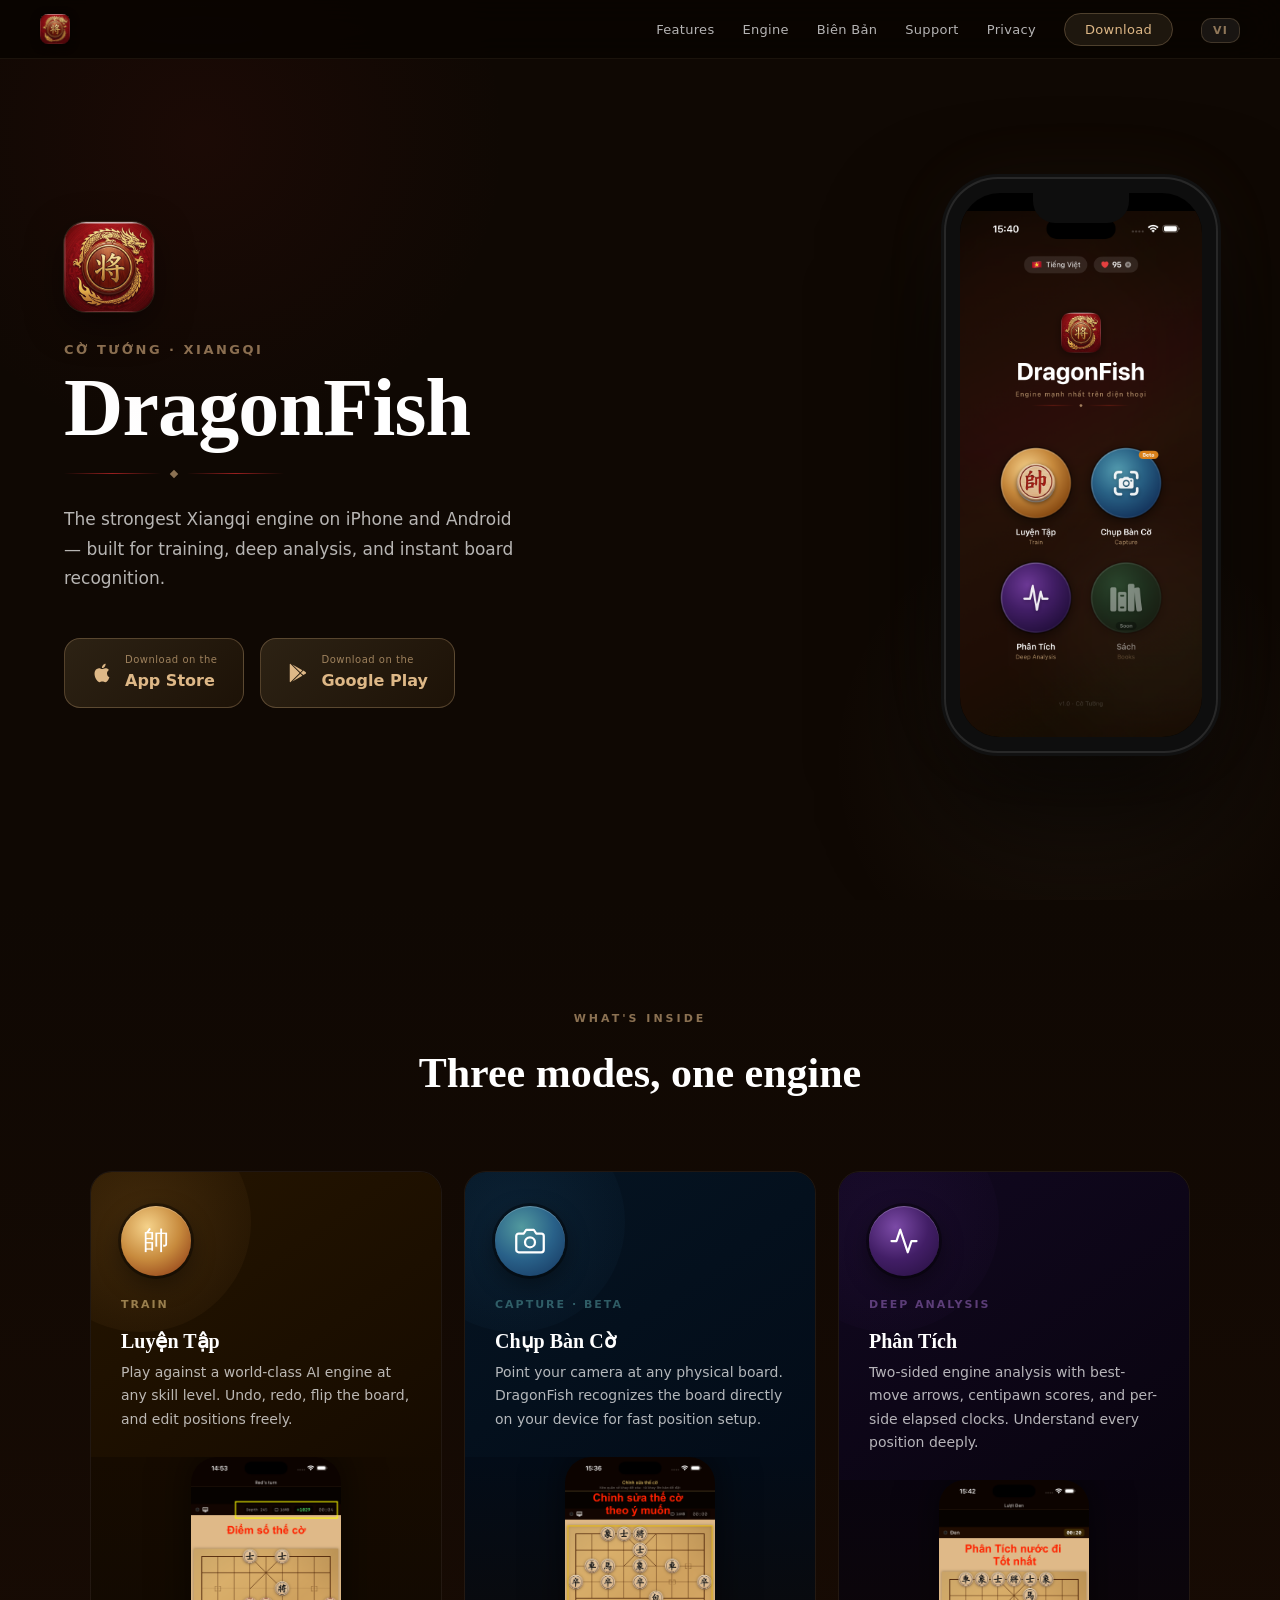
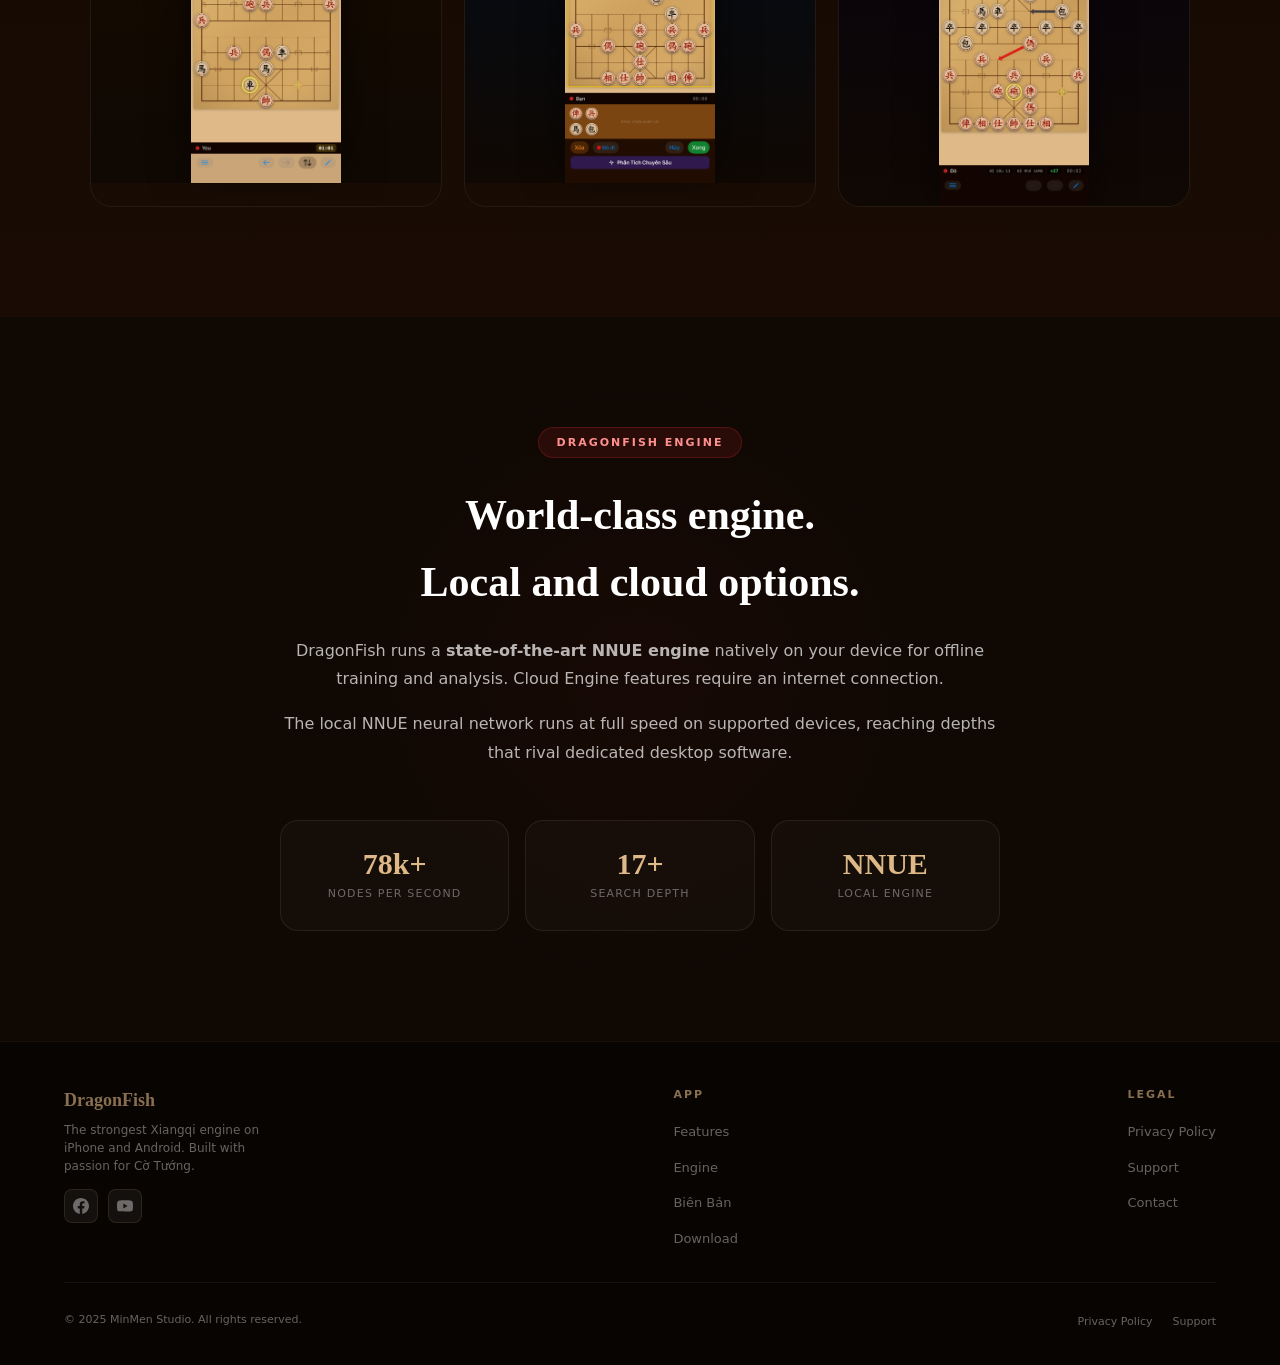
==== commit 9dd3b4a5: "Update website for Android release" ====
--- a/index.html
+++ b/index.html
@@ -3,9 +3,9 @@
 <head>
   <meta charset="UTF-8" />
   <meta name="viewport" content="width=device-width, initial-scale=1.0" />
-  <title>DragonFish — Xiangqi Engine for iOS</title>
-  <meta name="description" content="DragonFish brings a world-class Xiangqi engine to your iPhone. Train against powerful AI, analyse positions, and capture board photos — all offline." />
-  <meta property="og:title" content="DragonFish — Xiangqi Engine for iOS" />
+  <title>DragonFish — Xiangqi Engine for iOS and Android</title>
+  <meta name="description" content="DragonFish brings a world-class Xiangqi engine to iPhone and Android. Train against powerful AI, analyse positions, and capture board photos." />
+  <meta property="og:title" content="DragonFish — Xiangqi Engine for iOS and Android" />
   <meta property="og:description" content="The strongest Xiangqi (Chinese Chess) engine on your phone." />
   <meta property="og:image" content="assets/icon/AppIcon-1024.png" />
   <meta name="theme-color" content="#0f0803" />
@@ -51,9 +51,8 @@
       </div>
 
       <p class="hero-desc" data-i18n="hero.desc">
-        The strongest Xiangqi engine on your iPhone —
-        built for offline play, deep analysis, and instant board recognition.
-        No internet required.
+        The strongest Xiangqi engine on iPhone and Android —
+        built for training, deep analysis, and instant board recognition.
       </p>
 
       <div class="cta-wrap" id="download">
@@ -70,21 +69,18 @@
           </span>
         </a>
 
-        <!-- Google Play "coming soon" placeholder. Rendered as a span (not an
-             anchor) so it's visibly non-clickable until the Android app ships
-             on Play Store. Swap to <a href="..."> once Production track is live. -->
-        <span class="btn-appstore btn-appstore-soon"
-              aria-label="DragonFish for Android is coming soon to Google Play"
-              aria-disabled="true">
+        <a href="https://play.google.com/store/apps/details?id=com.minmenstudio.cotuong"
+           class="btn-appstore" target="_blank" rel="noopener noreferrer"
+           aria-label="Get DragonFish on Google Play">
           <!-- Google Play logo SVG -->
           <svg viewBox="0 0 24 24" xmlns="http://www.w3.org/2000/svg" aria-hidden="true">
             <path d="M3.609 1.814L13.792 12 3.61 22.186a.996.996 0 0 1-.61-.92V2.734a1 1 0 0 1 .609-.92zm10.89 10.893l2.302 2.302-10.937 6.333 8.635-8.635zm3.31-3.319l2.443 1.412c.766.442.766 1.55 0 1.992l-2.443 1.412L15.092 12l2.717-2.612zM5.864 2.658L16.802 8.99l-2.302 2.302L5.864 2.658z"/>
           </svg>
           <span class="btn-store-text">
-            <small data-i18n="hero.coming_soon">Coming soon to</small>
+            <small data-i18n="hero.download_on">Download on the</small>
             <strong data-i18n="hero.play_store">Google Play</strong>
           </span>
-        </span>
+        </a>
       </div>
     </div>
 
@@ -118,7 +114,7 @@
         <h3>Luyện Tập</h3>
         <p data-i18n="feat.train.desc">
           Play against a world-class AI engine at any skill level.
-          Undo, redo, flip the board, and edit positions freely — all offline.
+          Undo, redo, flip the board, and edit positions freely.
         </p>
       </div>
       <div class="feature-screenshot-wrap">
@@ -144,8 +140,8 @@
         <div class="feature-sub" data-i18n="feat.capture.sub">Capture · Beta</div>
         <h3>Chụp Bàn Cờ</h3>
         <p data-i18n="feat.capture.desc">
-          Point your camera at any physical board. DragonFish recognises all
-          pieces with on-device AI (YOLOv8) — no cloud, no subscription.
+          Point your camera at any physical board. DragonFish recognizes the
+          board directly on your device for fast position setup.
         </p>
       </div>
       <div class="feature-screenshot-wrap">
@@ -190,15 +186,15 @@
   <div class="engine-inner">
     <span class="engine-badge" data-i18n="engine.badge">DragonFish Engine</span>
 
-    <h2 data-i18n-html="engine.title">World-class engine.<br />Runs entirely on your phone.</h2>
+    <h2 data-i18n-html="engine.title">World-class engine.<br />Local and cloud options.</h2>
 
     <p data-i18n-html="engine.p1">
       DragonFish runs a <strong>state-of-the-art NNUE engine</strong>
-      natively on your iPhone — no server, no account required.
-      Your games and positions never leave your device.
+      natively on your device for offline training and analysis. Cloud Engine
+      features require an internet connection.
     </p>
     <p data-i18n="engine.p2">
-      The NNUE neural network runs at full speed on iPhone's CPU and Neural Engine,
+      The local NNUE neural network runs at full speed on supported devices,
       reaching depths that rival dedicated desktop software.
     </p>
 
@@ -212,8 +208,8 @@
         <div class="stat-label" data-i18n="engine.stat2">Search depth</div>
       </div>
       <div class="stat-box">
-        <div class="stat-value">100%</div>
-        <div class="stat-label" data-i18n="engine.stat3">Offline</div>
+        <div class="stat-value">NNUE</div>
+        <div class="stat-label" data-i18n="engine.stat3">Local engine</div>
       </div>
     </div>
   </div>
@@ -225,9 +221,9 @@
     <div class="footer-top">
       <div class="footer-brand-col">
         <div class="footer-logo">DragonFish</div>
-        <p data-i18n="footer.desc">The strongest Xiangqi engine on iPhone. Built with passion for Cờ Tướng.</p>
+        <p data-i18n="footer.desc">The strongest Xiangqi engine on iPhone and Android. Built with passion for Cờ Tướng.</p>
         <div class="footer-social">
-          <a href="https://www.facebook.com/profile.php?id=61573274335468"
+          <a href="https://www.facebook.com/profile.php?id=61590666053996"
              target="_blank" rel="noopener noreferrer"
              aria-label="DragonFish on Facebook">
             <!-- Facebook icon -->
@@ -235,7 +231,7 @@
               <path d="M24 12.073C24 5.405 18.627 0 12 0S0 5.405 0 12.073C0 18.1 4.388 23.094 10.125 24v-8.437H7.078v-3.49h3.047V9.41c0-3.025 1.792-4.697 4.533-4.697 1.312 0 2.686.235 2.686.235v2.97h-1.513c-1.491 0-1.956.93-1.956 1.886v2.269h3.328l-.532 3.49h-2.796V24C19.612 23.094 24 18.1 24 12.073z"/>
             </svg>
           </a>
-          <a href="https://www.youtube.com/channel/UCYSX2OcTA9oPUqcTmIuuSPg"
+          <a href="https://www.youtube.com/@DragonFish2026"
              target="_blank" rel="noopener noreferrer"
              aria-label="DragonFish on YouTube">
             <!-- YouTube icon -->
--- a/assets/css/style.css
+++ b/assets/css/style.css
@@ -222,23 +222,6 @@
 
 .btn-appstore svg { width: 22px; height: 22px; fill: var(--gold); flex-shrink: 0; }
 
-/* "Coming soon" Play Store placeholder — same shape as App Store button but
-   visibly non-interactive and dimmed. Swap the modifier class for a real
-   .btn-appstore (or remove this rule) once the Android app ships. */
-.btn-appstore-soon {
-  opacity: 0.55;
-  cursor: default;
-}
-.btn-appstore-soon:hover {
-  /* Override the .btn-appstore:hover lift — non-interactive should stay still. */
-  background: linear-gradient(135deg,
-    rgba(245,210,138,0.13),
-    rgba(199,138,61,0.08));
-  border-color: rgba(222,184,135,0.28);
-  transform: none;
-  box-shadow: none;
-}
-
 .btn-store-text small {
   display: block; font-size: 10px;
   font-weight: 400; letter-spacing: 0.5px;
